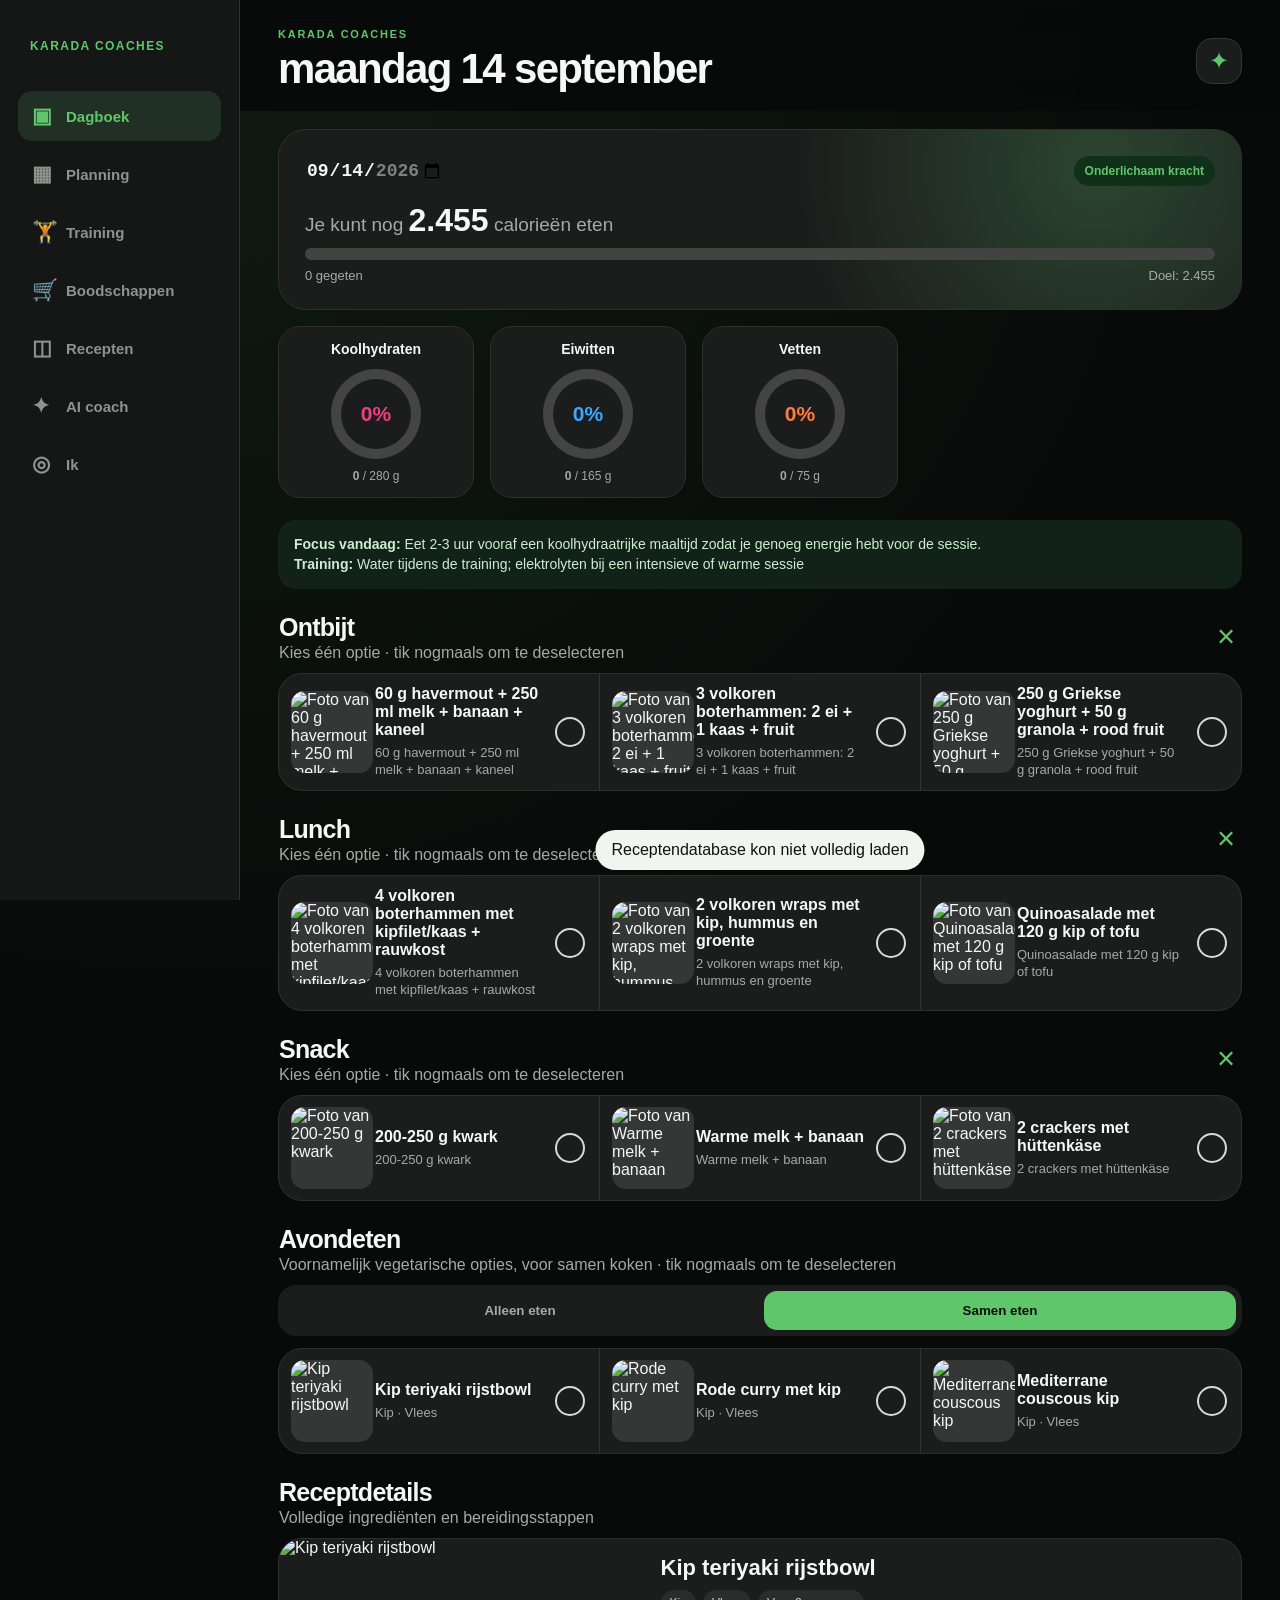
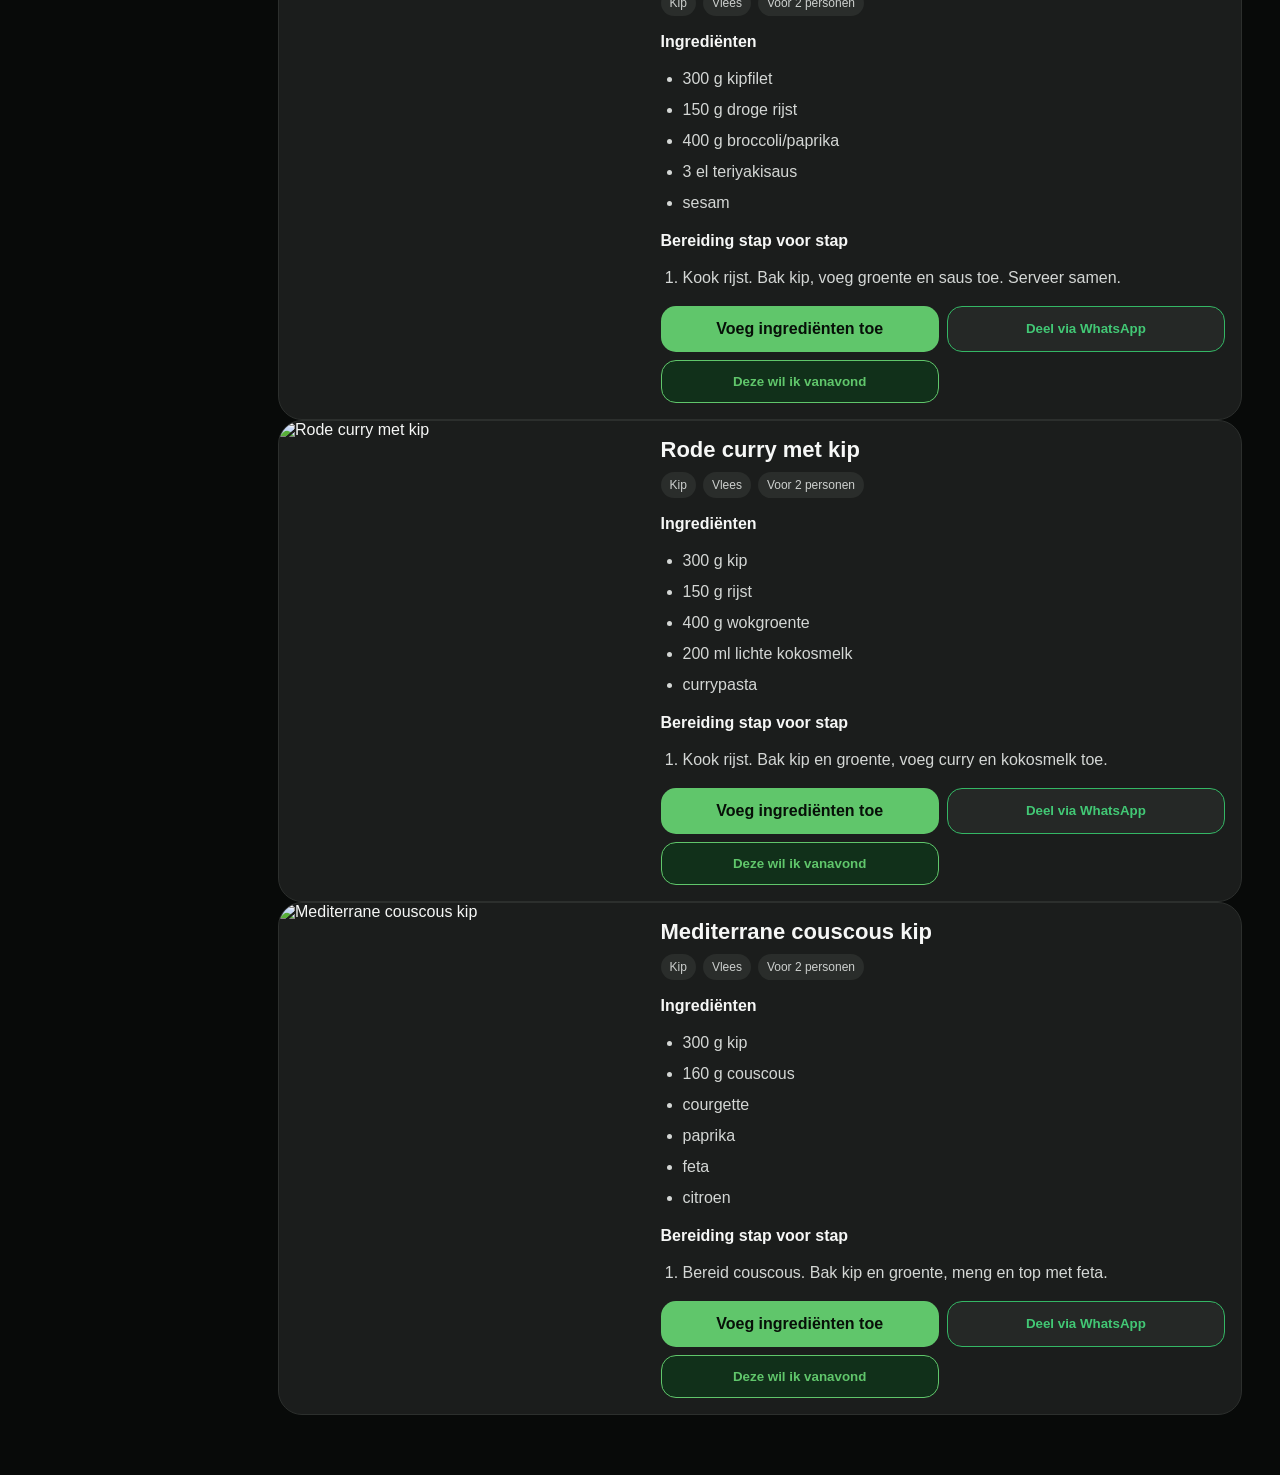
==== index.html @ 591a9ea6 "Add files via upload" ====
<!doctype html>
<html lang="nl"><head>
<meta charset="utf-8"><meta name="viewport" content="width=device-width,initial-scale=1,viewport-fit=cover,user-scalable=no">
<meta name="theme-color" content="#0a0c0b"><meta name="apple-mobile-web-app-capable" content="yes"><meta name="apple-mobile-web-app-status-bar-style" content="black-translucent">
<link rel="manifest" href="manifest.webmanifest"><link rel="apple-touch-icon" href="icons/icon-192.png">
<title>Karada Coaches</title><link rel="stylesheet" href="styles.css"></head>
<body><div id="app"><header class="topbar"><div><div class="eyebrow">KARADA COACHES</div><h1 id="pageTitle">Vandaag</h1></div><button class="icon-btn" id="aiQuick" aria-label="Open AI coach">✦</button></header><main id="view"></main><nav id="nav">
<button data-tab="diary" class="active"><span>▣</span>Dagboek</button><button data-tab="weeks"><span>▦</span>Planning</button><button data-tab="training"><span>🏋</span>Training</button><button data-tab="shopping"><span>🛒</span>Boodschappen</button><button data-tab="recipes"><span>◫</span>Recepten</button><button data-tab="coach"><span>✦</span>AI coach</button><button data-tab="profile"><span>◎</span>Ik</button></nav></div>
<div id="toast"></div><script src="data.js"></script><script src="nl-recipes.js"></script><script src="app.js"></script><script src="training-data.js"></script><script src="training.js"></script></body></html>
---- styles.css ----
:root{--bg:#050706;--card:#1b1d1c;--card2:#222423;--line:#303330;--text:#f6f7f6;--muted:#a6aaa7;--green:#60c66b;--green2:#11301a;--teal:#38bcb1;--red:#ef6969;--orange:#ff7b44;--pink:#ef3e82;--blue:#3ba8ff;--nav:rgba(29,31,30,.96);--radius:24px}*{box-sizing:border-box}html,body{margin:0;background:#000;color:var(--text);font-family:-apple-system,BlinkMacSystemFont,"SF Pro Display","Segoe UI",sans-serif}body{min-height:100vh}.topbar{position:sticky;top:0;z-index:20;padding:calc(18px + env(safe-area-inset-top)) 20px 13px;background:linear-gradient(180deg,rgba(5,7,6,.98),rgba(5,7,6,.91),rgba(5,7,6,0));display:flex;justify-content:space-between;align-items:end}.eyebrow{font-size:11px;letter-spacing:.16em;color:var(--green);font-weight:800}.topbar h1{margin:5px 0 0;font-size:38px;letter-spacing:-.04em}.icon-btn{width:46px;height:46px;border-radius:16px;border:1px solid #343735;background:var(--card);color:var(--green);font-size:24px}main{padding:10px 16px 110px;max-width:760px;margin:auto}.hero{background:radial-gradient(circle at 85% 20%,rgba(96,198,107,.24),transparent 36%),var(--card);border:1px solid #2d302e;border-radius:28px;padding:20px;margin-bottom:16px}.hero-row,.section-head,.row{display:flex;align-items:center;justify-content:space-between;gap:12px}.date-control{border:0;background:transparent;color:var(--text);font-size:18px;font-weight:800;max-width:180px}.training-chip,.pill{background:var(--green2);color:var(--green);border-radius:999px;padding:8px 11px;font-size:12px;font-weight:800}.remaining{font-size:19px;color:var(--muted);margin:16px 0 9px}.remaining strong{font-size:32px;color:var(--text)}.progress{height:12px;border-radius:10px;background:#414441;overflow:hidden}.progress>i{display:block;height:100%;background:var(--green);border-radius:inherit}.progress-label{display:flex;justify-content:space-between;margin-top:8px;color:var(--muted);font-size:13px}.macro-grid{display:grid;grid-template-columns:repeat(3,1fr);gap:10px;margin-bottom:22px}.macro{background:var(--card);border-radius:22px;padding:14px 10px;text-align:center;border:1px solid #2c2f2d}.macro h3{font-size:14px;margin:0 0 12px}.ring{--p:0;--c:var(--green);width:90px;height:90px;border-radius:50%;margin:auto;display:grid;place-items:center;background:conic-gradient(var(--c) calc(var(--p)*1%),#444 calc(var(--p)*1%));position:relative}.ring:before{content:"";position:absolute;inset:10px;border-radius:50%;background:var(--card)}.ring b{z-index:1;font-size:21px;color:var(--c)}.macro small{display:block;margin-top:10px;color:var(--muted);font-size:12px}.section-head{margin:24px 1px 11px}.section-head h2{margin:0;font-size:25px;letter-spacing:-.03em}.section-head p{margin:2px 0 0;color:var(--muted)}.add-btn{border:0;background:transparent;color:var(--green);font-size:31px}.meal-card,.list-card,.recipe-card,.chat-card,.profile-card{background:var(--card);border-radius:24px;border:1px solid #2c2f2d;overflow:hidden;margin-bottom:13px}.meal-option{display:grid;grid-template-columns:66px 1fr 36px;align-items:center;gap:12px;padding:11px 12px;border-bottom:1px solid #2b2e2c}.meal-option:last-child{border-bottom:0}.meal-option img{width:66px;height:66px;border-radius:14px;object-fit:cover;background:#343735}.meal-option h4{margin:0 0 5px;font-size:16px}.meal-option p{margin:0;color:var(--muted);font-size:13px;line-height:1.35}.check{width:30px;height:30px;border:2px solid #d7dad8;border-radius:50%;display:grid;place-items:center;color:#071008;font-weight:900}.meal-option.selected{background:#162318}.meal-option.selected .check{background:var(--green);border-color:var(--green)}.tip{padding:14px 16px;background:#132219;color:#cdeed1;border-radius:18px;margin:12px 0;font-size:14px;line-height:1.45}.week-selector{display:flex;gap:9px;overflow:auto;padding:3px 0 13px;scrollbar-width:none}.week-selector button{flex:none;border:0;border-radius:14px;padding:11px 14px;background:var(--card);color:var(--muted);font-weight:800}.week-selector button.active{background:var(--green);color:#071008}.day-card{background:var(--card);border-radius:20px;padding:15px;margin-bottom:10px;border:1px solid #2c2f2d}.day-card .km{color:var(--green);font-weight:800}.shop-actions{display:grid;grid-template-columns:1fr 1fr;gap:11px;margin-bottom:17px}.action-card{border:0;border-radius:22px;padding:22px 13px;background:#0f302f;color:var(--teal);font-size:17px;font-weight:850}.action-card.green{background:#142b18;color:var(--green)}.shop-item{display:grid;grid-template-columns:34px 54px 1fr;align-items:center;gap:10px;padding:12px 14px;border-bottom:1px solid #2d302e}.shop-item:last-child{border:0}.shop-item img{width:50px;height:50px;border-radius:12px;object-fit:cover}.shop-item.done{opacity:.45;text-decoration:line-through}.small-check{width:25px;height:25px;border:2px solid #505451;border-radius:50%}.shop-item.done .small-check{background:var(--green);border-color:var(--green)}.chat-card{padding:14px;min-height:53vh}.messages{display:flex;flex-direction:column;gap:10px;padding-bottom:80px}.bubble{max-width:88%;padding:12px 14px;border-radius:18px;line-height:1.45;font-size:15px}.bubble.ai{align-self:flex-start;background:#262927}.bubble.user{align-self:flex-end;background:var(--green);color:#061008}.quick-prompts{display:flex;gap:8px;overflow:auto;margin-bottom:12px}.quick-prompts button{flex:none;border:1px solid #3b403c;background:#202321;color:var(--text);border-radius:999px;padding:9px 12px}.chat-input{position:fixed;left:50%;transform:translateX(-50%);bottom:calc(74px + env(safe-area-inset-bottom));width:min(730px,calc(100% - 24px));display:grid;grid-template-columns:1fr 48px;gap:8px;background:#111;padding:9px;border-radius:20px;z-index:15}.chat-input input{border:1px solid #353936;background:#202321;color:var(--text);border-radius:15px;padding:13px;font-size:16px}.chat-input button{border:0;border-radius:15px;background:var(--green);font-size:21px}.profile-card{padding:18px}.weight-hero{background:linear-gradient(135deg,#df7070,#cf7f75);color:#3d2727;position:relative;overflow:hidden}.weight-hero h2{font-size:30px;margin:0 0 4px}.weight-stats{background:rgba(85,28,28,.25);display:inline-block;padding:12px;border-radius:18px;margin-top:13px;color:white}.form-row{display:grid;grid-template-columns:1fr 1fr;gap:10px}.field{margin:10px 0}.field label{display:block;color:var(--muted);font-size:13px;margin-bottom:6px}.field input{width:100%;background:#252826;border:1px solid #3a3e3b;color:white;padding:12px;border-radius:13px;font-size:16px}.primary{width:100%;border:0;background:var(--green);color:#071008;padding:14px;border-radius:15px;font-weight:900;font-size:16px}.weight-log{display:flex;align-items:end;gap:5px;height:125px;padding-top:12px}.weight-log i{flex:1;background:linear-gradient(#7bd27f,#254b2d);border-radius:8px 8px 2px 2px;min-height:8px}.recipe-hero{width:100%;height:180px;object-fit:cover}.recipe-body{padding:16px}.recipe-body h3{font-size:22px;margin:0 0 7px}.tags{display:flex;gap:7px;flex-wrap:wrap;margin:9px 0}.tag{background:#2a2d2b;color:#cdd0ce;border-radius:999px;padding:6px 9px;font-size:12px}.ingredients{color:#d4d7d5;line-height:1.5}nav{position:fixed;bottom:0;left:50%;transform:translateX(-50%);width:min(760px,100%);display:grid;grid-template-columns:repeat(5,1fr);background:var(--nav);backdrop-filter:blur(20px);border-top:1px solid #343735;padding:8px 6px calc(8px + env(safe-area-inset-bottom));z-index:30}nav button{border:0;background:none;color:#8f9390;font-size:10px;padding:4px 0}nav span{display:block;font-size:23px;margin-bottom:2px}nav button.active{color:var(--green)}#toast{position:fixed;left:50%;bottom:105px;transform:translateX(-50%) translateY(30px);background:#f1f4f1;color:#111;padding:11px 16px;border-radius:999px;opacity:0;pointer-events:none;transition:.25s;z-index:100}#toast.show{opacity:1;transform:translateX(-50%) translateY(0)}.empty{text-align:center;color:var(--muted);padding:50px 20px}.hidden{display:none}@media(min-width:700px){.macro-grid{gap:16px}.meal-option{grid-template-columns:82px 1fr 40px}.meal-option img{width:82px;height:82px}}

/* Desktop / tablet layout */
@media (min-width: 980px){
  body{background:radial-gradient(circle at 15% 0%,rgba(96,198,107,.09),transparent 32%),#080a09}
  #app{min-height:100vh;display:grid;grid-template-columns:240px minmax(0,1fr);grid-template-rows:auto 1fr}
  .topbar{grid-column:2;grid-row:1;position:sticky;padding:28px 38px 18px;background:rgba(8,10,9,.92);backdrop-filter:blur(18px);align-items:center}
  .topbar h1{font-size:42px}
  main{grid-column:2;grid-row:2;max-width:1280px;width:100%;padding:18px 38px 60px;margin:0 auto}
  nav{position:fixed;left:0;top:0;bottom:0;transform:none;width:240px;display:flex;flex-direction:column;grid-template-columns:none;padding:34px 18px;background:#151716;border-top:0;border-right:1px solid #303330;gap:8px}
  nav:before{content:'KARADA COACHES';color:var(--green);font-weight:900;letter-spacing:.12em;font-size:12px;margin:5px 12px 30px}
  nav button{display:grid;grid-template-columns:34px 1fr;align-items:center;text-align:left;padding:13px 14px;border-radius:14px;font-size:15px;font-weight:750}
  nav button:hover{background:#202321}
  nav button.active{background:#203024}
  nav span{margin:0;font-size:21px}
  .macro-grid{max-width:620px}
  .meal-card{display:grid;grid-template-columns:repeat(3,1fr);gap:1px;background:#303330}
  .meal-option{height:100%;grid-template-columns:72px 1fr 32px;border-bottom:0;background:var(--card)}
  .recipe-card{display:grid;grid-template-columns:minmax(280px,38%) 1fr}
  .recipe-hero{height:100%;min-height:280px}
  .shop-actions{max-width:720px}
  .chat-card{min-height:62vh}
  .chat-input{left:calc(240px + (100vw - 240px)/2);bottom:22px;width:min(900px,calc(100vw - 300px))}
  #toast{left:calc(240px + (100vw - 240px)/2);bottom:30px}
}
@media (min-width: 1180px){
  .hero{padding:26px}
  .diary-grid{display:grid;grid-template-columns:minmax(0,1.35fr) minmax(340px,.65fr);gap:24px}
}

/* Recipe database */
.mode-toggle{display:grid;grid-template-columns:1fr 1fr;gap:8px;background:var(--card);padding:6px;border-radius:18px;margin:0 0 12px}.mode-toggle button{border:0;background:transparent;color:var(--muted);padding:12px;border-radius:13px;font-weight:800}.mode-toggle button.active{background:var(--green);color:#071008}.recipe-toolbar{display:grid;grid-template-columns:1fr 180px;gap:10px;margin-bottom:12px}.recipe-toolbar input,.recipe-toolbar select{width:100%;background:var(--card);color:var(--text);border:1px solid #363a37;border-radius:15px;padding:13px;font-size:15px}.database-summary{color:var(--muted);margin:8px 2px 16px}.recipe-grid{display:grid;grid-template-columns:1fr;gap:14px}.database-card{margin-bottom:0}.database-card h4{margin:17px 0 8px}.ingredient-list,.step-list{padding-left:22px;line-height:1.5;color:#d4d7d5}.ingredient-list li,.step-list li{margin-bottom:7px}.recipe-actions{display:grid;grid-template-columns:1fr;gap:8px;margin-top:16px}.secondary{width:100%;border:1px solid #454a46;background:#252826;color:var(--text);padding:13px;border-radius:15px;font-weight:800}.pagination{display:flex;align-items:center;justify-content:center;gap:12px;margin:22px 0}.pagination button{border:0;background:var(--card);color:var(--text);padding:11px 15px;border-radius:12px}.pagination button:disabled{opacity:.35}.recipe-loading{background:var(--card);border:1px solid #303330;border-radius:24px;padding:24px;max-width:650px}.recipe-detail-focus{margin-bottom:20px;outline:2px solid rgba(96,198,107,.35);border-radius:24px}.dinner-choices .meal-option{cursor:pointer}
@media(max-width:520px){.recipe-toolbar{grid-template-columns:1fr}.recipe-grid{grid-template-columns:1fr}.database-card{display:block}.recipe-hero{height:210px}}
@media(min-width:780px){.recipe-grid{grid-template-columns:repeat(2,minmax(0,1fr))}.recipe-grid .recipe-card{display:block}.recipe-grid .recipe-hero{height:220px}.recipe-actions{grid-template-columns:1fr 1fr}}
@media(min-width:1180px){.recipe-grid{grid-template-columns:repeat(3,minmax(0,1fr))}.recipe-grid .recipe-hero{height:190px}}
@media(max-width:979px){nav{grid-template-columns:repeat(7,1fr)}nav button{font-size:8px}nav span{font-size:19px}}

/* Sharing and theme controls */
.whatsapp{border-color:#34b765;color:#42c875}.choice-share{border-color:var(--green);background:var(--green2);color:var(--green)}
.theme-toggle{display:grid;grid-template-columns:1fr 1fr;gap:9px;background:var(--card2);padding:6px;border-radius:18px}.theme-toggle button{border:0;background:transparent;color:var(--muted);padding:14px;border-radius:13px;font-weight:850;font-size:15px}.theme-toggle button span{font-size:19px;margin-right:5px}.theme-toggle button.active{background:var(--green);color:#071008}
html[data-theme="light"]{--bg:#f4f6f4;--card:#ffffff;--card2:#edf0ed;--line:#d8ddd9;--text:#172019;--muted:#69736c;--green:#42ad55;--green2:#e1f3e4;--teal:#198e86;--red:#d95656;--orange:#e76b34;--pink:#d93273;--blue:#197dcc;--nav:rgba(255,255,255,.96)}
html[data-theme="light"] body{background:#f4f6f4;color:var(--text)}
html[data-theme="light"] .topbar{background:linear-gradient(180deg,rgba(244,246,244,.99),rgba(244,246,244,.92),rgba(244,246,244,0))}
html[data-theme="light"] .hero{background:radial-gradient(circle at 85% 20%,rgba(66,173,85,.16),transparent 36%),var(--card);border-color:var(--line)}
html[data-theme="light"] .progress{background:#dce1dd}html[data-theme="light"] .ring{background:conic-gradient(var(--c) calc(var(--p)*1%),#dce1dd calc(var(--p)*1%))}
html[data-theme="light"] .tip{background:#e5f3e7;color:#315d37}html[data-theme="light"] .meal-option.selected{background:#e8f5ea}
html[data-theme="light"] .field input,html[data-theme="light"] .recipe-toolbar input,html[data-theme="light"] .recipe-toolbar select{background:#fff;color:var(--text);border-color:var(--line)}
html[data-theme="light"] .secondary{background:#f3f5f3;color:var(--text);border-color:#cdd3ce}html[data-theme="light"] .tag{background:#edf0ed;color:#4f5851}
html[data-theme="light"] .ingredient-list,html[data-theme="light"] .step-list,html[data-theme="light"] .ingredients{color:#3f4942}
html[data-theme="light"] .bubble.ai{background:#edf0ed}html[data-theme="light"] .chat-input{background:#fff;box-shadow:0 8px 30px rgba(0,0,0,.12)}html[data-theme="light"] .chat-input input{background:#f4f6f4;color:var(--text);border-color:var(--line)}
@media (min-width:980px){html[data-theme="light"] body{background:radial-gradient(circle at 15% 0%,rgba(66,173,85,.08),transparent 32%),#f4f6f4}html[data-theme="light"] .topbar{background:rgba(244,246,244,.93)}html[data-theme="light"] nav{background:#fff;border-right-color:var(--line)}html[data-theme="light"] nav button:hover{background:#f1f4f1}html[data-theme="light"] nav button.active{background:#e1f3e4}}

/* Training tab */
.t-header-row{display:flex;align-items:flex-start;justify-content:space-between;gap:12px;margin-bottom:16px}
.t-eyebrow{color:var(--green);font-size:12px;font-weight:800;margin:0}
.t-featured{background:radial-gradient(circle at 85% 20%,rgba(96,198,107,.2),transparent 40%),var(--card);border:1px solid #2d302e;border-radius:24px;padding:18px;margin-bottom:14px;cursor:pointer}
.week-selector button.active{background:var(--green);color:#071008}
.t-row{display:flex;align-items:center;gap:12px;padding:13px 14px;border-bottom:1px solid #2b2e2c;cursor:pointer}
.t-row:last-child{border-bottom:0}
.t-row-icon{width:42px;height:42px;border-radius:14px;background:var(--card2);display:grid;place-items:center;font-size:18px;flex:none}
.t-back{border:0;background:transparent;color:var(--muted);font-size:14px;font-weight:700;padding:0}
.t-swap-btn{border:0;background:var(--card2);color:var(--muted);width:32px;height:32px;border-radius:50%;font-size:16px;flex:none}
.alt-badge{font-size:11px;font-weight:800;padding:3px 9px;border-radius:999px;margin-left:6px;vertical-align:middle}
.alt-badge.alt-progressie{background:rgba(255,123,68,.18);color:var(--orange)}
.alt-badge.alt-regressie{background:rgba(166,170,167,.18);color:var(--muted)}
.alt-badge.alt-variant{background:var(--green2);color:var(--green)}
.level-bars{display:inline-flex;align-items:flex-end;gap:2px;height:14px;vertical-align:middle}
.level-bars i{display:block;width:4px;border-radius:2px;background:#3a3e3b}
.level-bars i:nth-child(1){height:5px}.level-bars i:nth-child(2){height:9px}.level-bars i:nth-child(3){height:13px}
.level-bars i.on{background:var(--green)}
.t-active-header{display:flex;align-items:center;justify-content:space-between;gap:10px}
.t-icon-btn{width:32px;height:32px;border-radius:50%;border:0;background:var(--card);color:var(--text);font-size:15px;flex:none}
.t-icon-btn.big{width:48px;height:48px;font-size:20px}
.t-icon-btn:disabled{opacity:.35}
.t-hero{background:radial-gradient(circle at 50% 20%,rgba(96,198,107,.18),transparent 60%),var(--card);border-radius:24px;padding:30px;margin-top:12px;display:flex;justify-content:center}
.t-hero-icon{width:72px;height:72px;border-radius:50%;background:var(--green2);display:grid;place-items:center;font-size:32px}
.t-level-row{display:flex;align-items:center;justify-content:space-between;margin:14px 2px}
.t-link{border:0;background:transparent;color:var(--orange);font-weight:800;font-size:13px}
.set-grid{display:flex;gap:10px;overflow-x:auto;padding:4px 2px 8px}
.set-col{flex:none;width:96px;display:flex;flex-direction:column;align-items:center}
.set-cell{width:100%;background:var(--card2);border:1px solid #2c2f2d;border-radius:16px;padding:10px 6px;display:flex;flex-direction:column;align-items:center;gap:8px}
.set-cell.done{background:var(--green2);border-color:var(--green)}
.set-cell .reps{font-size:12px;color:var(--muted)}
.weight-stepper{display:flex;align-items:center;gap:8px}
.weight-stepper button{width:26px;height:26px;border-radius:50%;border:0;background:var(--card);color:var(--text);font-size:14px}
.weight-stepper b{min-width:34px;text-align:center;font-size:14px}
.set-check{width:28px;height:28px;border-radius:50%;border:2px solid #4a4e4b;background:transparent;color:var(--text)}
.set-check.done{background:var(--green);border-color:var(--green);color:#071008}
.set-rest{color:var(--muted);font-size:12px;margin-top:6px}
.set-add{flex:none;width:96px;align-self:flex-start;height:70px;border-radius:16px;border:1px dashed #3a3e3b;background:transparent;color:var(--muted);font-size:20px}
.t-note-toggle{display:block;border:0;background:transparent;color:var(--text);font-size:14px;padding:10px 0 2px;text-align:left;width:100%}
.t-note{width:100%;min-height:64px;background:var(--card2);color:var(--text);border:1px solid #363a37;border-radius:16px;padding:12px;font-size:14px;font-family:inherit;margin-top:2px}
.t-pr-row{display:flex;align-items:center;justify-content:space-between;margin-top:14px;padding-top:12px;border-top:1px solid #2b2e2c}
.history-bars{display:flex;align-items:flex-end;gap:10px;height:56px}
.history-bars i{display:block;width:13px;border-radius:6px;background:#3a3e3b}
.history-bars i.last{background:var(--orange)}
.t-nav-row{display:flex;gap:10px;margin-top:18px}
.t-nav-row .primary{flex:1}
.primary.muted{background:var(--card2);color:var(--text)}
.t-overlay{position:fixed;inset:0;background:rgba(5,7,6,.78);display:flex;align-items:flex-end;justify-content:center;z-index:60}
.t-rest-overlay{align-items:center}
.t-sheet{background:var(--card);border-radius:26px 26px 0 0;padding:20px;width:100%;max-width:760px;max-height:78vh;overflow-y:auto}
.t-sheet-head{display:flex;align-items:center;justify-content:space-between;margin-bottom:4px}
.t-opt{display:flex;align-items:center;justify-content:space-between;gap:10px;background:var(--card2);border:1px solid #2c2f2d;border-radius:16px;padding:12px 14px;margin-top:10px;cursor:pointer}
.t-opt.active{background:var(--green2);border-color:var(--green)}
@media (min-width:980px){.t-overlay{left:240px}}
html[data-theme="light"] .t-featured,html[data-theme="light"] .t-hero{background:var(--card);border-color:var(--line)}
html[data-theme="light"] .level-bars i{background:#d8ddd9}
html[data-theme="light"] .history-bars i{background:#d8ddd9}
html[data-theme="light"] .set-cell{background:#f3f5f3}
html[data-theme="light"] .set-cell.done{background:var(--green2)}
html[data-theme="light"] .primary.muted{background:#eef1ee;color:var(--text)}
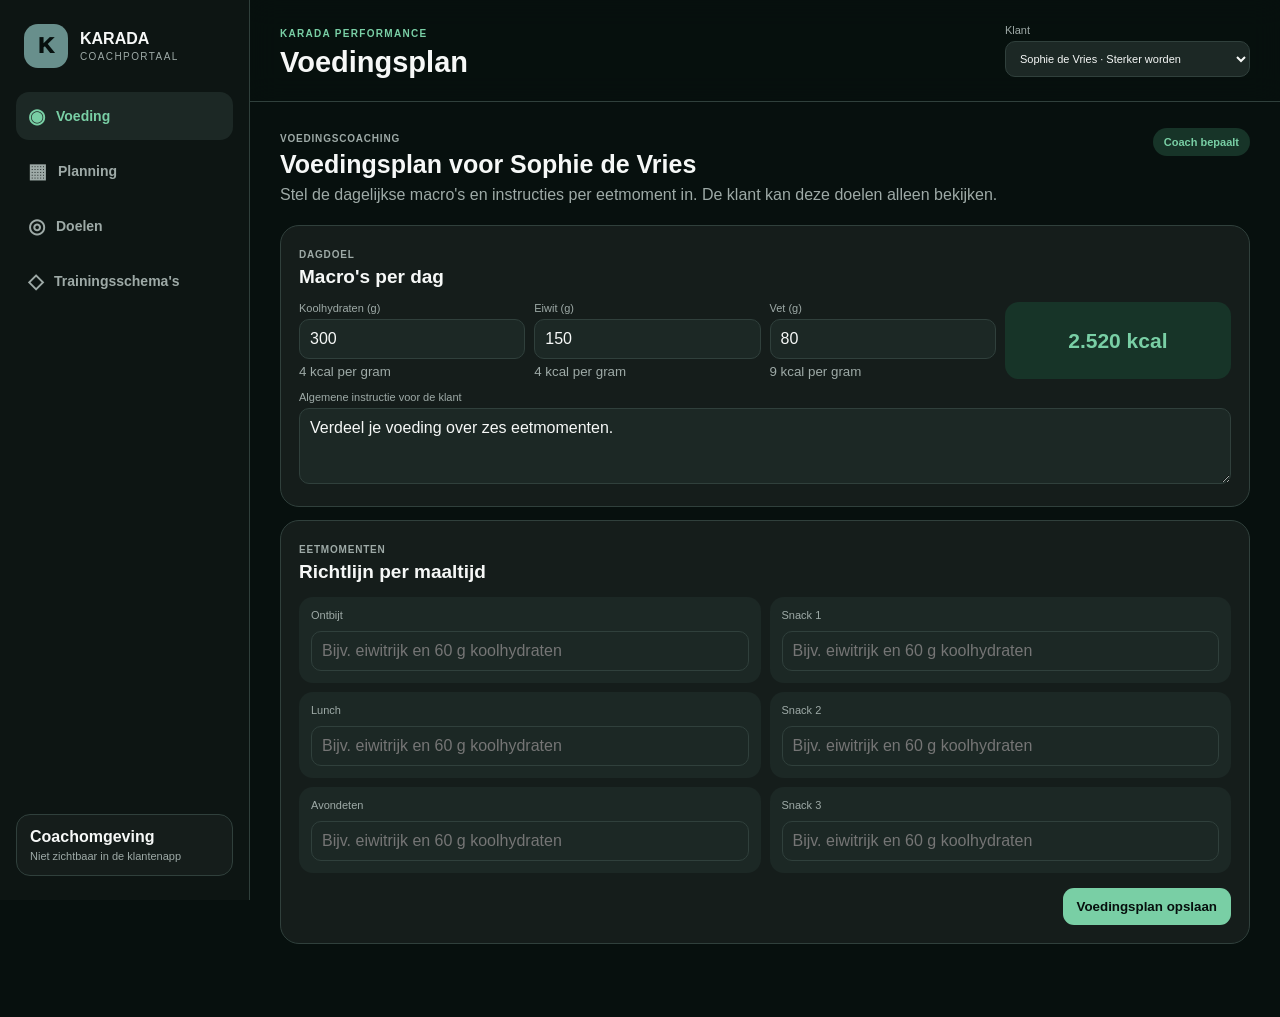
==== commit ec745113: "Add files via upload" ====
--- a/index.html
+++ b/index.html
@@ -1,9 +1,29 @@
 <!doctype html>
-<html lang="nl"><head>
-<meta charset="utf-8"><meta name="viewport" content="width=device-width,initial-scale=1,viewport-fit=cover,user-scalable=no">
-<meta name="theme-color" content="#0a0c0b"><meta name="apple-mobile-web-app-capable" content="yes"><meta name="apple-mobile-web-app-status-bar-style" content="black-translucent">
-<link rel="manifest" href="manifest.webmanifest"><link rel="apple-touch-icon" href="icons/icon-192.png">
-<title>Karada Coaches</title><link rel="stylesheet" href="styles.css"></head>
-<body><div id="app"><header class="topbar"><div><div class="eyebrow">KARADA COACHES</div><h1 id="pageTitle">Vandaag</h1></div><button class="icon-btn" id="aiQuick" aria-label="Open AI coach">✦</button></header><main id="view"></main><nav id="nav">
-<button data-tab="diary" class="active"><span>▣</span>Dagboek</button><button data-tab="weeks"><span>▦</span>Planning</button><button data-tab="training"><span>🏋</span>Training</button><button data-tab="shopping"><span>🛒</span>Boodschappen</button><button data-tab="recipes"><span>◫</span>Recepten</button><button data-tab="coach"><span>✦</span>AI coach</button><button data-tab="profile"><span>◎</span>Ik</button></nav></div>
-<div id="toast"></div><script src="data.js"></script><script src="nl-recipes.js"></script><script src="app.js"></script><script src="training-data.js"></script><script src="training.js"></script></body></html>+<html lang="nl">
+<head>
+  <meta charset="utf-8">
+  <meta name="viewport" content="width=device-width,initial-scale=1">
+  <meta name="theme-color" content="#688f8c">
+  <meta name="description" content="Afgeschermde coachomgeving voor Karada Performance.">
+  <title>Karada Coachportaal</title>
+  <link rel="stylesheet" href="styles.css">
+</head>
+<body>
+  <aside>
+    <div class="brand"><span>K</span><div><b>KARADA</b><small>COACHPORTAAL</small></div></div>
+    <nav>
+      <button data-view="nutrition" class="active"><span>◉</span>Voeding</button>
+      <button data-view="planning"><span>▦</span>Planning</button>
+      <button data-view="goals"><span>◎</span>Doelen</button>
+      <button data-view="training"><span>◇</span>Trainingsschema's</button>
+    </nav>
+    <div class="private-note"><b>Coachomgeving</b><span>Niet zichtbaar in de klantenapp</span></div>
+  </aside>
+  <div class="shell">
+    <header><div><span class="eyebrow">KARADA PERFORMANCE</span><h1 id="title">Voedingsplan</h1></div><label>Klant<select id="clientSelect"></select></label></header>
+    <main id="view"></main>
+  </div>
+  <div id="toast"></div>
+  <script src="app.js"></script>
+</body>
+</html>
--- a/styles.css
+++ b/styles.css
@@ -1,113 +1,9 @@
-
-:root{--bg:#050706;--card:#1b1d1c;--card2:#222423;--line:#303330;--text:#f6f7f6;--muted:#a6aaa7;--green:#60c66b;--green2:#11301a;--teal:#38bcb1;--red:#ef6969;--orange:#ff7b44;--pink:#ef3e82;--blue:#3ba8ff;--nav:rgba(29,31,30,.96);--radius:24px}*{box-sizing:border-box}html,body{margin:0;background:#000;color:var(--text);font-family:-apple-system,BlinkMacSystemFont,"SF Pro Display","Segoe UI",sans-serif}body{min-height:100vh}.topbar{position:sticky;top:0;z-index:20;padding:calc(18px + env(safe-area-inset-top)) 20px 13px;background:linear-gradient(180deg,rgba(5,7,6,.98),rgba(5,7,6,.91),rgba(5,7,6,0));display:flex;justify-content:space-between;align-items:end}.eyebrow{font-size:11px;letter-spacing:.16em;color:var(--green);font-weight:800}.topbar h1{margin:5px 0 0;font-size:38px;letter-spacing:-.04em}.icon-btn{width:46px;height:46px;border-radius:16px;border:1px solid #343735;background:var(--card);color:var(--green);font-size:24px}main{padding:10px 16px 110px;max-width:760px;margin:auto}.hero{background:radial-gradient(circle at 85% 20%,rgba(96,198,107,.24),transparent 36%),var(--card);border:1px solid #2d302e;border-radius:28px;padding:20px;margin-bottom:16px}.hero-row,.section-head,.row{display:flex;align-items:center;justify-content:space-between;gap:12px}.date-control{border:0;background:transparent;color:var(--text);font-size:18px;font-weight:800;max-width:180px}.training-chip,.pill{background:var(--green2);color:var(--green);border-radius:999px;padding:8px 11px;font-size:12px;font-weight:800}.remaining{font-size:19px;color:var(--muted);margin:16px 0 9px}.remaining strong{font-size:32px;color:var(--text)}.progress{height:12px;border-radius:10px;background:#414441;overflow:hidden}.progress>i{display:block;height:100%;background:var(--green);border-radius:inherit}.progress-label{display:flex;justify-content:space-between;margin-top:8px;color:var(--muted);font-size:13px}.macro-grid{display:grid;grid-template-columns:repeat(3,1fr);gap:10px;margin-bottom:22px}.macro{background:var(--card);border-radius:22px;padding:14px 10px;text-align:center;border:1px solid #2c2f2d}.macro h3{font-size:14px;margin:0 0 12px}.ring{--p:0;--c:var(--green);width:90px;height:90px;border-radius:50%;margin:auto;display:grid;place-items:center;background:conic-gradient(var(--c) calc(var(--p)*1%),#444 calc(var(--p)*1%));position:relative}.ring:before{content:"";position:absolute;inset:10px;border-radius:50%;background:var(--card)}.ring b{z-index:1;font-size:21px;color:var(--c)}.macro small{display:block;margin-top:10px;color:var(--muted);font-size:12px}.section-head{margin:24px 1px 11px}.section-head h2{margin:0;font-size:25px;letter-spacing:-.03em}.section-head p{margin:2px 0 0;color:var(--muted)}.add-btn{border:0;background:transparent;color:var(--green);font-size:31px}.meal-card,.list-card,.recipe-card,.chat-card,.profile-card{background:var(--card);border-radius:24px;border:1px solid #2c2f2d;overflow:hidden;margin-bottom:13px}.meal-option{display:grid;grid-template-columns:66px 1fr 36px;align-items:center;gap:12px;padding:11px 12px;border-bottom:1px solid #2b2e2c}.meal-option:last-child{border-bottom:0}.meal-option img{width:66px;height:66px;border-radius:14px;object-fit:cover;background:#343735}.meal-option h4{margin:0 0 5px;font-size:16px}.meal-option p{margin:0;color:var(--muted);font-size:13px;line-height:1.35}.check{width:30px;height:30px;border:2px solid #d7dad8;border-radius:50%;display:grid;place-items:center;color:#071008;font-weight:900}.meal-option.selected{background:#162318}.meal-option.selected .check{background:var(--green);border-color:var(--green)}.tip{padding:14px 16px;background:#132219;color:#cdeed1;border-radius:18px;margin:12px 0;font-size:14px;line-height:1.45}.week-selector{display:flex;gap:9px;overflow:auto;padding:3px 0 13px;scrollbar-width:none}.week-selector button{flex:none;border:0;border-radius:14px;padding:11px 14px;background:var(--card);color:var(--muted);font-weight:800}.week-selector button.active{background:var(--green);color:#071008}.day-card{background:var(--card);border-radius:20px;padding:15px;margin-bottom:10px;border:1px solid #2c2f2d}.day-card .km{color:var(--green);font-weight:800}.shop-actions{display:grid;grid-template-columns:1fr 1fr;gap:11px;margin-bottom:17px}.action-card{border:0;border-radius:22px;padding:22px 13px;background:#0f302f;color:var(--teal);font-size:17px;font-weight:850}.action-card.green{background:#142b18;color:var(--green)}.shop-item{display:grid;grid-template-columns:34px 54px 1fr;align-items:center;gap:10px;padding:12px 14px;border-bottom:1px solid #2d302e}.shop-item:last-child{border:0}.shop-item img{width:50px;height:50px;border-radius:12px;object-fit:cover}.shop-item.done{opacity:.45;text-decoration:line-through}.small-check{width:25px;height:25px;border:2px solid #505451;border-radius:50%}.shop-item.done .small-check{background:var(--green);border-color:var(--green)}.chat-card{padding:14px;min-height:53vh}.messages{display:flex;flex-direction:column;gap:10px;padding-bottom:80px}.bubble{max-width:88%;padding:12px 14px;border-radius:18px;line-height:1.45;font-size:15px}.bubble.ai{align-self:flex-start;background:#262927}.bubble.user{align-self:flex-end;background:var(--green);color:#061008}.quick-prompts{display:flex;gap:8px;overflow:auto;margin-bottom:12px}.quick-prompts button{flex:none;border:1px solid #3b403c;background:#202321;color:var(--text);border-radius:999px;padding:9px 12px}.chat-input{position:fixed;left:50%;transform:translateX(-50%);bottom:calc(74px + env(safe-area-inset-bottom));width:min(730px,calc(100% - 24px));display:grid;grid-template-columns:1fr 48px;gap:8px;background:#111;padding:9px;border-radius:20px;z-index:15}.chat-input input{border:1px solid #353936;background:#202321;color:var(--text);border-radius:15px;padding:13px;font-size:16px}.chat-input button{border:0;border-radius:15px;background:var(--green);font-size:21px}.profile-card{padding:18px}.weight-hero{background:linear-gradient(135deg,#df7070,#cf7f75);color:#3d2727;position:relative;overflow:hidden}.weight-hero h2{font-size:30px;margin:0 0 4px}.weight-stats{background:rgba(85,28,28,.25);display:inline-block;padding:12px;border-radius:18px;margin-top:13px;color:white}.form-row{display:grid;grid-template-columns:1fr 1fr;gap:10px}.field{margin:10px 0}.field label{display:block;color:var(--muted);font-size:13px;margin-bottom:6px}.field input{width:100%;background:#252826;border:1px solid #3a3e3b;color:white;padding:12px;border-radius:13px;font-size:16px}.primary{width:100%;border:0;background:var(--green);color:#071008;padding:14px;border-radius:15px;font-weight:900;font-size:16px}.weight-log{display:flex;align-items:end;gap:5px;height:125px;padding-top:12px}.weight-log i{flex:1;background:linear-gradient(#7bd27f,#254b2d);border-radius:8px 8px 2px 2px;min-height:8px}.recipe-hero{width:100%;height:180px;object-fit:cover}.recipe-body{padding:16px}.recipe-body h3{font-size:22px;margin:0 0 7px}.tags{display:flex;gap:7px;flex-wrap:wrap;margin:9px 0}.tag{background:#2a2d2b;color:#cdd0ce;border-radius:999px;padding:6px 9px;font-size:12px}.ingredients{color:#d4d7d5;line-height:1.5}nav{position:fixed;bottom:0;left:50%;transform:translateX(-50%);width:min(760px,100%);display:grid;grid-template-columns:repeat(5,1fr);background:var(--nav);backdrop-filter:blur(20px);border-top:1px solid #343735;padding:8px 6px calc(8px + env(safe-area-inset-bottom));z-index:30}nav button{border:0;background:none;color:#8f9390;font-size:10px;padding:4px 0}nav span{display:block;font-size:23px;margin-bottom:2px}nav button.active{color:var(--green)}#toast{position:fixed;left:50%;bottom:105px;transform:translateX(-50%) translateY(30px);background:#f1f4f1;color:#111;padding:11px 16px;border-radius:999px;opacity:0;pointer-events:none;transition:.25s;z-index:100}#toast.show{opacity:1;transform:translateX(-50%) translateY(0)}.empty{text-align:center;color:var(--muted);padding:50px 20px}.hidden{display:none}@media(min-width:700px){.macro-grid{gap:16px}.meal-option{grid-template-columns:82px 1fr 40px}.meal-option img{width:82px;height:82px}}
-
-/* Desktop / tablet layout */
-@media (min-width: 980px){
-  body{background:radial-gradient(circle at 15% 0%,rgba(96,198,107,.09),transparent 32%),#080a09}
-  #app{min-height:100vh;display:grid;grid-template-columns:240px minmax(0,1fr);grid-template-rows:auto 1fr}
-  .topbar{grid-column:2;grid-row:1;position:sticky;padding:28px 38px 18px;background:rgba(8,10,9,.92);backdrop-filter:blur(18px);align-items:center}
-  .topbar h1{font-size:42px}
-  main{grid-column:2;grid-row:2;max-width:1280px;width:100%;padding:18px 38px 60px;margin:0 auto}
-  nav{position:fixed;left:0;top:0;bottom:0;transform:none;width:240px;display:flex;flex-direction:column;grid-template-columns:none;padding:34px 18px;background:#151716;border-top:0;border-right:1px solid #303330;gap:8px}
-  nav:before{content:'KARADA COACHES';color:var(--green);font-weight:900;letter-spacing:.12em;font-size:12px;margin:5px 12px 30px}
-  nav button{display:grid;grid-template-columns:34px 1fr;align-items:center;text-align:left;padding:13px 14px;border-radius:14px;font-size:15px;font-weight:750}
-  nav button:hover{background:#202321}
-  nav button.active{background:#203024}
-  nav span{margin:0;font-size:21px}
-  .macro-grid{max-width:620px}
-  .meal-card{display:grid;grid-template-columns:repeat(3,1fr);gap:1px;background:#303330}
-  .meal-option{height:100%;grid-template-columns:72px 1fr 32px;border-bottom:0;background:var(--card)}
-  .recipe-card{display:grid;grid-template-columns:minmax(280px,38%) 1fr}
-  .recipe-hero{height:100%;min-height:280px}
-  .shop-actions{max-width:720px}
-  .chat-card{min-height:62vh}
-  .chat-input{left:calc(240px + (100vw - 240px)/2);bottom:22px;width:min(900px,calc(100vw - 300px))}
-  #toast{left:calc(240px + (100vw - 240px)/2);bottom:30px}
-}
-@media (min-width: 1180px){
-  .hero{padding:26px}
-  .diary-grid{display:grid;grid-template-columns:minmax(0,1.35fr) minmax(340px,.65fr);gap:24px}
-}
-
-/* Recipe database */
-.mode-toggle{display:grid;grid-template-columns:1fr 1fr;gap:8px;background:var(--card);padding:6px;border-radius:18px;margin:0 0 12px}.mode-toggle button{border:0;background:transparent;color:var(--muted);padding:12px;border-radius:13px;font-weight:800}.mode-toggle button.active{background:var(--green);color:#071008}.recipe-toolbar{display:grid;grid-template-columns:1fr 180px;gap:10px;margin-bottom:12px}.recipe-toolbar input,.recipe-toolbar select{width:100%;background:var(--card);color:var(--text);border:1px solid #363a37;border-radius:15px;padding:13px;font-size:15px}.database-summary{color:var(--muted);margin:8px 2px 16px}.recipe-grid{display:grid;grid-template-columns:1fr;gap:14px}.database-card{margin-bottom:0}.database-card h4{margin:17px 0 8px}.ingredient-list,.step-list{padding-left:22px;line-height:1.5;color:#d4d7d5}.ingredient-list li,.step-list li{margin-bottom:7px}.recipe-actions{display:grid;grid-template-columns:1fr;gap:8px;margin-top:16px}.secondary{width:100%;border:1px solid #454a46;background:#252826;color:var(--text);padding:13px;border-radius:15px;font-weight:800}.pagination{display:flex;align-items:center;justify-content:center;gap:12px;margin:22px 0}.pagination button{border:0;background:var(--card);color:var(--text);padding:11px 15px;border-radius:12px}.pagination button:disabled{opacity:.35}.recipe-loading{background:var(--card);border:1px solid #303330;border-radius:24px;padding:24px;max-width:650px}.recipe-detail-focus{margin-bottom:20px;outline:2px solid rgba(96,198,107,.35);border-radius:24px}.dinner-choices .meal-option{cursor:pointer}
-@media(max-width:520px){.recipe-toolbar{grid-template-columns:1fr}.recipe-grid{grid-template-columns:1fr}.database-card{display:block}.recipe-hero{height:210px}}
-@media(min-width:780px){.recipe-grid{grid-template-columns:repeat(2,minmax(0,1fr))}.recipe-grid .recipe-card{display:block}.recipe-grid .recipe-hero{height:220px}.recipe-actions{grid-template-columns:1fr 1fr}}
-@media(min-width:1180px){.recipe-grid{grid-template-columns:repeat(3,minmax(0,1fr))}.recipe-grid .recipe-hero{height:190px}}
-@media(max-width:979px){nav{grid-template-columns:repeat(7,1fr)}nav button{font-size:8px}nav span{font-size:19px}}
-
-/* Sharing and theme controls */
-.whatsapp{border-color:#34b765;color:#42c875}.choice-share{border-color:var(--green);background:var(--green2);color:var(--green)}
-.theme-toggle{display:grid;grid-template-columns:1fr 1fr;gap:9px;background:var(--card2);padding:6px;border-radius:18px}.theme-toggle button{border:0;background:transparent;color:var(--muted);padding:14px;border-radius:13px;font-weight:850;font-size:15px}.theme-toggle button span{font-size:19px;margin-right:5px}.theme-toggle button.active{background:var(--green);color:#071008}
-html[data-theme="light"]{--bg:#f4f6f4;--card:#ffffff;--card2:#edf0ed;--line:#d8ddd9;--text:#172019;--muted:#69736c;--green:#42ad55;--green2:#e1f3e4;--teal:#198e86;--red:#d95656;--orange:#e76b34;--pink:#d93273;--blue:#197dcc;--nav:rgba(255,255,255,.96)}
-html[data-theme="light"] body{background:#f4f6f4;color:var(--text)}
-html[data-theme="light"] .topbar{background:linear-gradient(180deg,rgba(244,246,244,.99),rgba(244,246,244,.92),rgba(244,246,244,0))}
-html[data-theme="light"] .hero{background:radial-gradient(circle at 85% 20%,rgba(66,173,85,.16),transparent 36%),var(--card);border-color:var(--line)}
-html[data-theme="light"] .progress{background:#dce1dd}html[data-theme="light"] .ring{background:conic-gradient(var(--c) calc(var(--p)*1%),#dce1dd calc(var(--p)*1%))}
-html[data-theme="light"] .tip{background:#e5f3e7;color:#315d37}html[data-theme="light"] .meal-option.selected{background:#e8f5ea}
-html[data-theme="light"] .field input,html[data-theme="light"] .recipe-toolbar input,html[data-theme="light"] .recipe-toolbar select{background:#fff;color:var(--text);border-color:var(--line)}
-html[data-theme="light"] .secondary{background:#f3f5f3;color:var(--text);border-color:#cdd3ce}html[data-theme="light"] .tag{background:#edf0ed;color:#4f5851}
-html[data-theme="light"] .ingredient-list,html[data-theme="light"] .step-list,html[data-theme="light"] .ingredients{color:#3f4942}
-html[data-theme="light"] .bubble.ai{background:#edf0ed}html[data-theme="light"] .chat-input{background:#fff;box-shadow:0 8px 30px rgba(0,0,0,.12)}html[data-theme="light"] .chat-input input{background:#f4f6f4;color:var(--text);border-color:var(--line)}
-@media (min-width:980px){html[data-theme="light"] body{background:radial-gradient(circle at 15% 0%,rgba(66,173,85,.08),transparent 32%),#f4f6f4}html[data-theme="light"] .topbar{background:rgba(244,246,244,.93)}html[data-theme="light"] nav{background:#fff;border-right-color:var(--line)}html[data-theme="light"] nav button:hover{background:#f1f4f1}html[data-theme="light"] nav button.active{background:#e1f3e4}}
-
-/* Training tab */
-.t-header-row{display:flex;align-items:flex-start;justify-content:space-between;gap:12px;margin-bottom:16px}
-.t-eyebrow{color:var(--green);font-size:12px;font-weight:800;margin:0}
-.t-featured{background:radial-gradient(circle at 85% 20%,rgba(96,198,107,.2),transparent 40%),var(--card);border:1px solid #2d302e;border-radius:24px;padding:18px;margin-bottom:14px;cursor:pointer}
-.week-selector button.active{background:var(--green);color:#071008}
-.t-row{display:flex;align-items:center;gap:12px;padding:13px 14px;border-bottom:1px solid #2b2e2c;cursor:pointer}
-.t-row:last-child{border-bottom:0}
-.t-row-icon{width:42px;height:42px;border-radius:14px;background:var(--card2);display:grid;place-items:center;font-size:18px;flex:none}
-.t-back{border:0;background:transparent;color:var(--muted);font-size:14px;font-weight:700;padding:0}
-.t-swap-btn{border:0;background:var(--card2);color:var(--muted);width:32px;height:32px;border-radius:50%;font-size:16px;flex:none}
-.alt-badge{font-size:11px;font-weight:800;padding:3px 9px;border-radius:999px;margin-left:6px;vertical-align:middle}
-.alt-badge.alt-progressie{background:rgba(255,123,68,.18);color:var(--orange)}
-.alt-badge.alt-regressie{background:rgba(166,170,167,.18);color:var(--muted)}
-.alt-badge.alt-variant{background:var(--green2);color:var(--green)}
-.level-bars{display:inline-flex;align-items:flex-end;gap:2px;height:14px;vertical-align:middle}
-.level-bars i{display:block;width:4px;border-radius:2px;background:#3a3e3b}
-.level-bars i:nth-child(1){height:5px}.level-bars i:nth-child(2){height:9px}.level-bars i:nth-child(3){height:13px}
-.level-bars i.on{background:var(--green)}
-.t-active-header{display:flex;align-items:center;justify-content:space-between;gap:10px}
-.t-icon-btn{width:32px;height:32px;border-radius:50%;border:0;background:var(--card);color:var(--text);font-size:15px;flex:none}
-.t-icon-btn.big{width:48px;height:48px;font-size:20px}
-.t-icon-btn:disabled{opacity:.35}
-.t-hero{background:radial-gradient(circle at 50% 20%,rgba(96,198,107,.18),transparent 60%),var(--card);border-radius:24px;padding:30px;margin-top:12px;display:flex;justify-content:center}
-.t-hero-icon{width:72px;height:72px;border-radius:50%;background:var(--green2);display:grid;place-items:center;font-size:32px}
-.t-level-row{display:flex;align-items:center;justify-content:space-between;margin:14px 2px}
-.t-link{border:0;background:transparent;color:var(--orange);font-weight:800;font-size:13px}
-.set-grid{display:flex;gap:10px;overflow-x:auto;padding:4px 2px 8px}
-.set-col{flex:none;width:96px;display:flex;flex-direction:column;align-items:center}
-.set-cell{width:100%;background:var(--card2);border:1px solid #2c2f2d;border-radius:16px;padding:10px 6px;display:flex;flex-direction:column;align-items:center;gap:8px}
-.set-cell.done{background:var(--green2);border-color:var(--green)}
-.set-cell .reps{font-size:12px;color:var(--muted)}
-.weight-stepper{display:flex;align-items:center;gap:8px}
-.weight-stepper button{width:26px;height:26px;border-radius:50%;border:0;background:var(--card);color:var(--text);font-size:14px}
-.weight-stepper b{min-width:34px;text-align:center;font-size:14px}
-.set-check{width:28px;height:28px;border-radius:50%;border:2px solid #4a4e4b;background:transparent;color:var(--text)}
-.set-check.done{background:var(--green);border-color:var(--green);color:#071008}
-.set-rest{color:var(--muted);font-size:12px;margin-top:6px}
-.set-add{flex:none;width:96px;align-self:flex-start;height:70px;border-radius:16px;border:1px dashed #3a3e3b;background:transparent;color:var(--muted);font-size:20px}
-.t-note-toggle{display:block;border:0;background:transparent;color:var(--text);font-size:14px;padding:10px 0 2px;text-align:left;width:100%}
-.t-note{width:100%;min-height:64px;background:var(--card2);color:var(--text);border:1px solid #363a37;border-radius:16px;padding:12px;font-size:14px;font-family:inherit;margin-top:2px}
-.t-pr-row{display:flex;align-items:center;justify-content:space-between;margin-top:14px;padding-top:12px;border-top:1px solid #2b2e2c}
-.history-bars{display:flex;align-items:flex-end;gap:10px;height:56px}
-.history-bars i{display:block;width:13px;border-radius:6px;background:#3a3e3b}
-.history-bars i.last{background:var(--orange)}
-.t-nav-row{display:flex;gap:10px;margin-top:18px}
-.t-nav-row .primary{flex:1}
-.primary.muted{background:var(--card2);color:var(--text)}
-.t-overlay{position:fixed;inset:0;background:rgba(5,7,6,.78);display:flex;align-items:flex-end;justify-content:center;z-index:60}
-.t-rest-overlay{align-items:center}
-.t-sheet{background:var(--card);border-radius:26px 26px 0 0;padding:20px;width:100%;max-width:760px;max-height:78vh;overflow-y:auto}
-.t-sheet-head{display:flex;align-items:center;justify-content:space-between;margin-bottom:4px}
-.t-opt{display:flex;align-items:center;justify-content:space-between;gap:10px;background:var(--card2);border:1px solid #2c2f2d;border-radius:16px;padding:12px 14px;margin-top:10px;cursor:pointer}
-.t-opt.active{background:var(--green2);border-color:var(--green)}
-@media (min-width:980px){.t-overlay{left:240px}}
-html[data-theme="light"] .t-featured,html[data-theme="light"] .t-hero{background:var(--card);border-color:var(--line)}
-html[data-theme="light"] .level-bars i{background:#d8ddd9}
-html[data-theme="light"] .history-bars i{background:#d8ddd9}
-html[data-theme="light"] .set-cell{background:#f3f5f3}
-html[data-theme="light"] .set-cell.done{background:var(--green2)}
-html[data-theme="light"] .primary.muted{background:#eef1ee;color:var(--text)}
+:root{--bg:#07100e;--panel:#151d1b;--panel2:#1c2825;--line:#30403c;--text:#f6f8f7;--muted:#9eaaa7;--green:#79cfa5;--brand:#688f8c;--red:#f19a92}
+*{box-sizing:border-box}html,body{margin:0;min-height:100%;background:var(--bg);color:var(--text);font-family:-apple-system,BlinkMacSystemFont,"Segoe UI",sans-serif}body{display:grid;grid-template-columns:250px 1fr}
+aside{position:sticky;top:0;height:100vh;background:#0d1513;border-right:1px solid var(--line);padding:24px 16px;display:flex;flex-direction:column}.brand{display:flex;align-items:center;gap:12px;padding:0 8px 24px}.brand>span{width:44px;height:44px;border-radius:14px;background:var(--brand);display:grid;place-items:center;color:#07100e;font-size:22px;font-weight:950}.brand b,.brand small{display:block}.brand small{color:var(--muted);font-size:10px;letter-spacing:.14em;margin-top:3px}nav{display:grid;gap:7px}nav button{display:flex;align-items:center;gap:11px;border:0;background:transparent;color:var(--muted);border-radius:13px;padding:12px;text-align:left;font-size:14px;font-weight:800}nav button span{font-size:20px}nav button.active{background:var(--panel2);color:var(--green)}.private-note{margin-top:auto;background:var(--panel);border:1px solid var(--line);border-radius:14px;padding:13px}.private-note b,.private-note span{display:block}.private-note span{color:var(--muted);font-size:11px;margin-top:4px}
+.shell{min-width:0}header{height:102px;display:flex;align-items:center;justify-content:space-between;gap:20px;padding:20px 30px;border-bottom:1px solid var(--line);background:rgba(7,16,14,.94);position:sticky;top:0;z-index:5;backdrop-filter:blur(14px)}.eyebrow{color:var(--green);font-size:10px;font-weight:900;letter-spacing:.13em}h1{font-size:29px;margin:5px 0 0}header label{color:var(--muted);font-size:11px}select,input,textarea{width:100%;background:var(--panel2);color:var(--text);border:1px solid var(--line);border-radius:10px;padding:10px;font:inherit}header select{min-width:220px;margin-top:5px}main{max-width:1180px;padding:26px 30px 60px}
+.intro{display:flex;align-items:flex-start;justify-content:space-between;gap:20px;margin-bottom:18px}.intro h2{font-size:25px;margin:4px 0}.intro p{color:var(--muted);margin:0;line-height:1.5}.pill{background:#173428;color:var(--green);border-radius:999px;padding:8px 11px;font-size:11px;font-weight:850}.card{background:var(--panel);border:1px solid var(--line);border-radius:19px;padding:18px;margin-bottom:13px}.card h3{font-size:19px;margin:4px 0 14px}.label{color:var(--muted);font-size:10px;font-weight:850;letter-spacing:.08em;text-transform:uppercase}.macro-grid{display:grid;grid-template-columns:repeat(4,1fr);gap:9px}.field label,.meal-guidance label{display:block;color:var(--muted);font-size:11px;margin-bottom:5px}.field small{display:block;color:var(--muted);margin-top:5px}.kcal-preview{display:grid;place-items:center;background:#173428;border-radius:14px;color:var(--green);font-size:21px;font-weight:900}.meal-guidance{display:grid;grid-template-columns:repeat(2,1fr);gap:9px}.meal-guidance>div,.schedule-row,.session{background:var(--panel2);border-radius:14px;padding:12px}.meal-guidance input{margin-top:5px}
+.actions{display:flex;justify-content:flex-end;gap:8px;margin-top:15px}button.primary,.actions button,.add,.new-plan,.goal-form button{border:0;background:var(--green);color:#07100e;border-radius:11px;padding:11px 14px;font-weight:900}.schedule{display:grid;gap:8px}.schedule-row{display:grid;grid-template-columns:110px 140px 1fr 1.4fr;gap:8px;align-items:center}.sessions{display:grid;gap:10px}.session-head{display:grid;grid-template-columns:150px 1fr;gap:8px}.exercise{display:grid;grid-template-columns:1fr 80px 90px 180px 34px;gap:7px;margin-top:7px}.exercise button{border:0;border-radius:50%;background:#442b2b;color:var(--red);font-size:18px}.add{margin-top:10px;background:transparent;color:var(--green);border:1px dashed #49605a}.new-plan{white-space:nowrap}
+.goal-form{display:grid;grid-template-columns:1.2fr 1.6fr .6fr .7fr .8fr auto;gap:8px;align-items:center}.goal-list{display:grid;gap:8px}.goal-list article{display:flex;align-items:center;justify-content:space-between;gap:12px;background:var(--panel2);border-radius:13px;padding:12px}.goal-list b,.goal-list span{display:block}.goal-list span{color:var(--muted);font-size:11px;margin-top:4px}.goal-list button{width:32px;height:32px;border:0;border-radius:50%;background:#442b2b;color:var(--red);font-size:18px}.empty{color:var(--muted)}.client-checks{display:grid;grid-template-columns:repeat(3,1fr);gap:8px}.client-checks label{display:flex;align-items:center;gap:8px;background:var(--panel2);border-radius:12px;padding:11px}.client-checks input{width:auto;accent-color:var(--green)}.client-checks b,.client-checks small{display:block}.client-checks small{color:var(--muted);margin-top:3px}
+#toast{position:fixed;right:24px;bottom:24px;background:#f4f7f6;color:#07100e;padding:11px 16px;border-radius:999px;opacity:0;transform:translateY(15px);transition:.2s}#toast.show{opacity:1;transform:none}
+@media(max-width:800px){body{grid-template-columns:1fr}aside{position:fixed;left:0;right:0;bottom:0;top:auto;height:auto;z-index:10;padding:8px 10px}.brand,.private-note{display:none}nav{grid-template-columns:repeat(4,1fr)}nav button{justify-content:center;display:grid;text-align:center;font-size:10px;padding:7px}nav button span{font-size:18px}header{height:auto;padding:16px;align-items:flex-start}header select{min-width:145px}main{padding:18px 14px 100px}.intro{align-items:stretch;flex-direction:column}.macro-grid,.meal-guidance{grid-template-columns:1fr 1fr}.schedule-row{grid-template-columns:70px 1fr}.schedule-row input,.schedule-row select{grid-column:2}.exercise{grid-template-columns:1fr 34px}.exercise input,.exercise select{grid-column:1}.exercise button{grid-column:2;grid-row:1}.goal-form{grid-template-columns:1fr 1fr}.goal-form select,.goal-form input:nth-of-type(1),.goal-form button{grid-column:1/-1}.client-checks{grid-template-columns:1fr}}
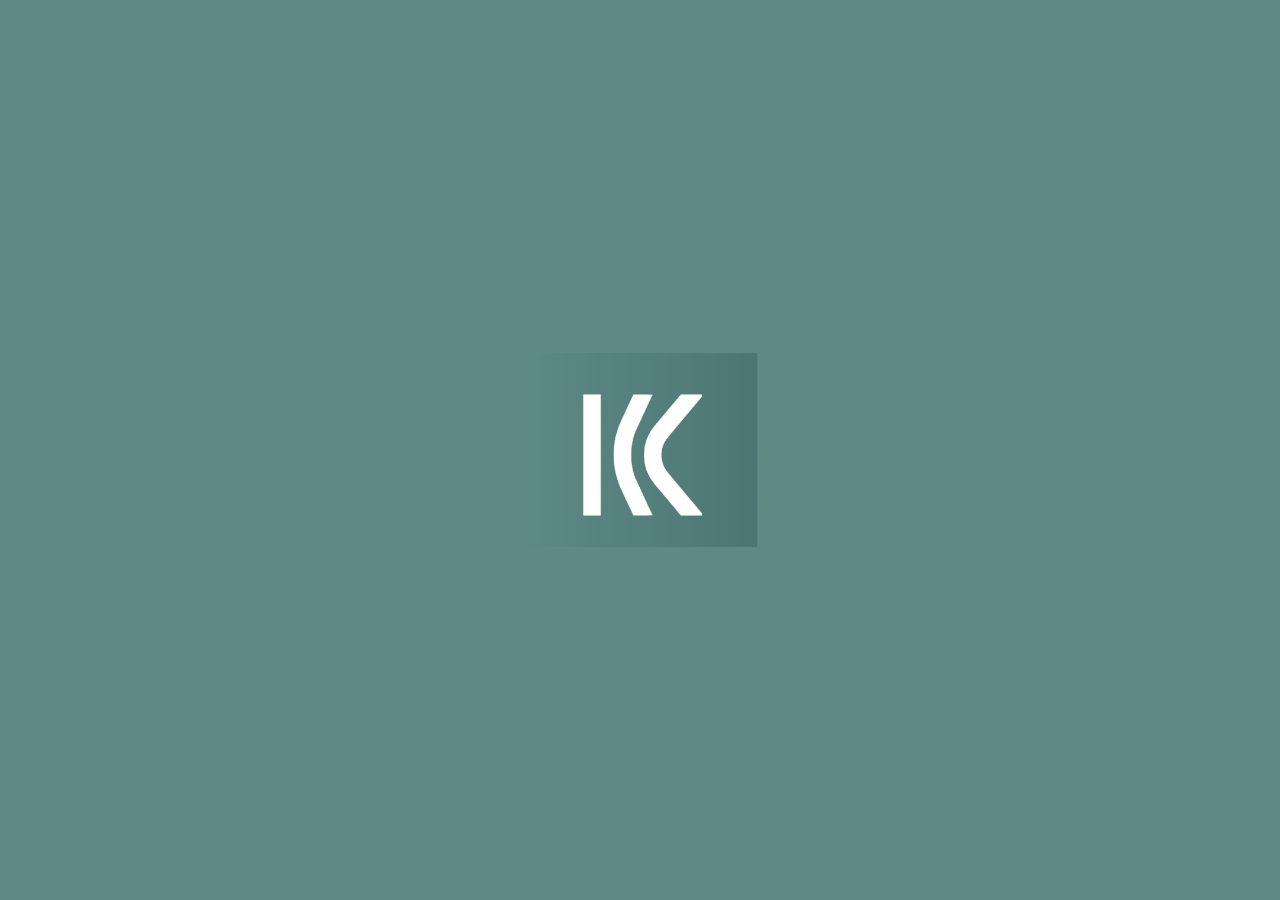
==== commit d3b2deb1: "Add files via upload" ====
--- a/index.html
+++ b/index.html
@@ -2,28 +2,59 @@
 <html lang="nl">
 <head>
   <meta charset="utf-8">
-  <meta name="viewport" content="width=device-width,initial-scale=1">
-  <meta name="theme-color" content="#688f8c">
-  <meta name="description" content="Afgeschermde coachomgeving voor Karada Performance.">
-  <title>Karada Coachportaal</title>
-  <link rel="stylesheet" href="styles.css">
+  <meta name="viewport" content="width=device-width,initial-scale=1,viewport-fit=cover,user-scalable=no">
+  <meta name="theme-color" content="#5f8985">
+  <meta name="apple-mobile-web-app-capable" content="yes">
+  <meta name="apple-mobile-web-app-status-bar-style" content="black-translucent">
+  <meta name="description" content="Jouw persoonlijke Karada dashboard voor training, voeding en voortgang.">
+  <meta http-equiv="Cache-Control" content="no-cache, no-store, must-revalidate">
+  <link rel="manifest" href="manifest.webmanifest?v=11">
+  <link rel="icon" type="image/png" href="Screenshot%202026-04-08%20162514.png">
+  <link rel="apple-touch-icon" href="Screenshot%202026-04-08%20162514.png">
+  <title>Karada Performance</title>
+  <link rel="stylesheet" href="styles.css?v=11">
 </head>
 <body>
-  <aside>
-    <div class="brand"><span>K</span><div><b>KARADA</b><small>COACHPORTAAL</small></div></div>
-    <nav>
-      <button data-view="nutrition" class="active"><span>◉</span>Voeding</button>
-      <button data-view="planning"><span>▦</span>Planning</button>
-      <button data-view="goals"><span>◎</span>Doelen</button>
-      <button data-view="training"><span>◇</span>Trainingsschema's</button>
+  <div id="splash" class="splash" role="status" aria-label="Karada wordt geopend">
+    <img src="Screenshot%202026-04-08%20162514.png" alt="Karada">
+  </div>
+
+  <div id="app" class="app-shell is-loading">
+    <header class="topbar">
+      <div><div class="eyebrow">KARADA PERFORMANCE</div><h1 id="pageTitle">Home</h1></div>
+    </header>
+    <main id="view"></main>
+    <nav id="nav" aria-label="Hoofdnavigatie">
+      <div class="desktop-brand"><img src="Screenshot%202026-04-08%20162514.png" alt=""><span>Karada</span></div>
+      <button data-tab="home"><span>⌂</span>Home</button>
+      <button data-tab="training"><span>◇</span>Training</button>
+      <button data-tab="diary"><span>◉</span>Voeding</button>
+      <button data-tab="weeks" class="desktop-only"><span>▦</span>Planning</button>
+      <button data-tab="checkin" class="desktop-only"><span>⌁</span>Check-in</button>
+      <button data-tab="longevity" class="desktop-only"><span>♡</span>Longevity</button>
+      <button data-tab="courses" class="desktop-only"><span>◫</span>Leeromgeving</button>
+      <button data-tab="shopping" class="desktop-only"><span>⌑</span>Boodschappen</button>
+      <button data-tab="profile" class="desktop-only"><span>◎</span>Profiel</button>
+      <button data-tab="more" class="mobile-more"><span>•••</span>Meer</button>
     </nav>
-    <div class="private-note"><b>Coachomgeving</b><span>Niet zichtbaar in de klantenapp</span></div>
-  </aside>
-  <div class="shell">
-    <header><div><span class="eyebrow">KARADA PERFORMANCE</span><h1 id="title">Voedingsplan</h1></div><label>Klant<select id="clientSelect"></select></label></header>
-    <main id="view"></main>
   </div>
+
+  <div id="moreOverlay" class="more-overlay" aria-hidden="true" onclick="closeMoreMenu(event)">
+    <section class="more-sheet" role="dialog" aria-modal="true" aria-labelledby="moreTitle" onclick="event.stopPropagation()">
+      <div class="sheet-handle"></div>
+      <div class="more-head"><h2 id="moreTitle">Meer</h2><button onclick="closeMoreMenu()" aria-label="Sluiten">×</button></div>
+      <div class="more-grid">
+        <button onclick="goToTab('weeks')"><span>▦</span>Planning</button>
+        <button onclick="goToTab('checkin')"><span>⌁</span>Check-in</button>
+        <button onclick="goToTab('longevity')"><span>♡</span>Longevity</button>
+        <button onclick="goToTab('courses')"><span>◫</span>Leeromgeving</button>
+        <button onclick="goToTab('shopping')"><span>⌑</span>Boodschappen</button>
+        <button onclick="goToTab('profile')"><span>◎</span>Profiel</button>
+      </div>
+    </section>
+  </div>
+
   <div id="toast"></div>
-  <script src="app.js"></script>
+  <script src="data.js?v=11"></script><script src="nl-recipes.js?v=11"></script><script src="app.js?v=11"></script><script src="training-data.js?v=11"></script><script src="training.js?v=11"></script>
 </body>
 </html>
--- a/styles.css
+++ b/styles.css
@@ -1,9 +1,272 @@
-:root{--bg:#07100e;--panel:#151d1b;--panel2:#1c2825;--line:#30403c;--text:#f6f8f7;--muted:#9eaaa7;--green:#79cfa5;--brand:#688f8c;--red:#f19a92}
-*{box-sizing:border-box}html,body{margin:0;min-height:100%;background:var(--bg);color:var(--text);font-family:-apple-system,BlinkMacSystemFont,"Segoe UI",sans-serif}body{display:grid;grid-template-columns:250px 1fr}
-aside{position:sticky;top:0;height:100vh;background:#0d1513;border-right:1px solid var(--line);padding:24px 16px;display:flex;flex-direction:column}.brand{display:flex;align-items:center;gap:12px;padding:0 8px 24px}.brand>span{width:44px;height:44px;border-radius:14px;background:var(--brand);display:grid;place-items:center;color:#07100e;font-size:22px;font-weight:950}.brand b,.brand small{display:block}.brand small{color:var(--muted);font-size:10px;letter-spacing:.14em;margin-top:3px}nav{display:grid;gap:7px}nav button{display:flex;align-items:center;gap:11px;border:0;background:transparent;color:var(--muted);border-radius:13px;padding:12px;text-align:left;font-size:14px;font-weight:800}nav button span{font-size:20px}nav button.active{background:var(--panel2);color:var(--green)}.private-note{margin-top:auto;background:var(--panel);border:1px solid var(--line);border-radius:14px;padding:13px}.private-note b,.private-note span{display:block}.private-note span{color:var(--muted);font-size:11px;margin-top:4px}
-.shell{min-width:0}header{height:102px;display:flex;align-items:center;justify-content:space-between;gap:20px;padding:20px 30px;border-bottom:1px solid var(--line);background:rgba(7,16,14,.94);position:sticky;top:0;z-index:5;backdrop-filter:blur(14px)}.eyebrow{color:var(--green);font-size:10px;font-weight:900;letter-spacing:.13em}h1{font-size:29px;margin:5px 0 0}header label{color:var(--muted);font-size:11px}select,input,textarea{width:100%;background:var(--panel2);color:var(--text);border:1px solid var(--line);border-radius:10px;padding:10px;font:inherit}header select{min-width:220px;margin-top:5px}main{max-width:1180px;padding:26px 30px 60px}
-.intro{display:flex;align-items:flex-start;justify-content:space-between;gap:20px;margin-bottom:18px}.intro h2{font-size:25px;margin:4px 0}.intro p{color:var(--muted);margin:0;line-height:1.5}.pill{background:#173428;color:var(--green);border-radius:999px;padding:8px 11px;font-size:11px;font-weight:850}.card{background:var(--panel);border:1px solid var(--line);border-radius:19px;padding:18px;margin-bottom:13px}.card h3{font-size:19px;margin:4px 0 14px}.label{color:var(--muted);font-size:10px;font-weight:850;letter-spacing:.08em;text-transform:uppercase}.macro-grid{display:grid;grid-template-columns:repeat(4,1fr);gap:9px}.field label,.meal-guidance label{display:block;color:var(--muted);font-size:11px;margin-bottom:5px}.field small{display:block;color:var(--muted);margin-top:5px}.kcal-preview{display:grid;place-items:center;background:#173428;border-radius:14px;color:var(--green);font-size:21px;font-weight:900}.meal-guidance{display:grid;grid-template-columns:repeat(2,1fr);gap:9px}.meal-guidance>div,.schedule-row,.session{background:var(--panel2);border-radius:14px;padding:12px}.meal-guidance input{margin-top:5px}
-.actions{display:flex;justify-content:flex-end;gap:8px;margin-top:15px}button.primary,.actions button,.add,.new-plan,.goal-form button{border:0;background:var(--green);color:#07100e;border-radius:11px;padding:11px 14px;font-weight:900}.schedule{display:grid;gap:8px}.schedule-row{display:grid;grid-template-columns:110px 140px 1fr 1.4fr;gap:8px;align-items:center}.sessions{display:grid;gap:10px}.session-head{display:grid;grid-template-columns:150px 1fr;gap:8px}.exercise{display:grid;grid-template-columns:1fr 80px 90px 180px 34px;gap:7px;margin-top:7px}.exercise button{border:0;border-radius:50%;background:#442b2b;color:var(--red);font-size:18px}.add{margin-top:10px;background:transparent;color:var(--green);border:1px dashed #49605a}.new-plan{white-space:nowrap}
-.goal-form{display:grid;grid-template-columns:1.2fr 1.6fr .6fr .7fr .8fr auto;gap:8px;align-items:center}.goal-list{display:grid;gap:8px}.goal-list article{display:flex;align-items:center;justify-content:space-between;gap:12px;background:var(--panel2);border-radius:13px;padding:12px}.goal-list b,.goal-list span{display:block}.goal-list span{color:var(--muted);font-size:11px;margin-top:4px}.goal-list button{width:32px;height:32px;border:0;border-radius:50%;background:#442b2b;color:var(--red);font-size:18px}.empty{color:var(--muted)}.client-checks{display:grid;grid-template-columns:repeat(3,1fr);gap:8px}.client-checks label{display:flex;align-items:center;gap:8px;background:var(--panel2);border-radius:12px;padding:11px}.client-checks input{width:auto;accent-color:var(--green)}.client-checks b,.client-checks small{display:block}.client-checks small{color:var(--muted);margin-top:3px}
-#toast{position:fixed;right:24px;bottom:24px;background:#f4f7f6;color:#07100e;padding:11px 16px;border-radius:999px;opacity:0;transform:translateY(15px);transition:.2s}#toast.show{opacity:1;transform:none}
-@media(max-width:800px){body{grid-template-columns:1fr}aside{position:fixed;left:0;right:0;bottom:0;top:auto;height:auto;z-index:10;padding:8px 10px}.brand,.private-note{display:none}nav{grid-template-columns:repeat(4,1fr)}nav button{justify-content:center;display:grid;text-align:center;font-size:10px;padding:7px}nav button span{font-size:18px}header{height:auto;padding:16px;align-items:flex-start}header select{min-width:145px}main{padding:18px 14px 100px}.intro{align-items:stretch;flex-direction:column}.macro-grid,.meal-guidance{grid-template-columns:1fr 1fr}.schedule-row{grid-template-columns:70px 1fr}.schedule-row input,.schedule-row select{grid-column:2}.exercise{grid-template-columns:1fr 34px}.exercise input,.exercise select{grid-column:1}.exercise button{grid-column:2;grid-row:1}.goal-form{grid-template-columns:1fr 1fr}.goal-form select,.goal-form input:nth-of-type(1),.goal-form button{grid-column:1/-1}.client-checks{grid-template-columns:1fr}}
+
+:root{--bg:#050706;--card:#1b1d1c;--card2:#222423;--line:#303330;--text:#f6f7f6;--muted:#a6aaa7;--green:#60c66b;--green2:#11301a;--teal:#38bcb1;--red:#ef6969;--orange:#ff7b44;--pink:#ef3e82;--blue:#3ba8ff;--nav:rgba(29,31,30,.96);--radius:24px}*{box-sizing:border-box}html,body{margin:0;background:#000;color:var(--text);font-family:-apple-system,BlinkMacSystemFont,"SF Pro Display","Segoe UI",sans-serif}body{min-height:100vh}.topbar{position:sticky;top:0;z-index:20;padding:calc(18px + env(safe-area-inset-top)) 20px 13px;background:linear-gradient(180deg,rgba(5,7,6,.98),rgba(5,7,6,.91),rgba(5,7,6,0));display:flex;justify-content:space-between;align-items:end}.eyebrow{font-size:11px;letter-spacing:.16em;color:var(--green);font-weight:800}.topbar h1{margin:5px 0 0;font-size:38px;letter-spacing:-.04em}.icon-btn{width:46px;height:46px;border-radius:16px;border:1px solid #343735;background:var(--card);color:var(--green);font-size:24px}main{padding:10px 16px 110px;max-width:760px;margin:auto}.hero{background:radial-gradient(circle at 85% 20%,rgba(96,198,107,.24),transparent 36%),var(--card);border:1px solid #2d302e;border-radius:28px;padding:20px;margin-bottom:16px}.hero-row,.section-head,.row{display:flex;align-items:center;justify-content:space-between;gap:12px}.date-control{border:0;background:transparent;color:var(--text);font-size:18px;font-weight:800;max-width:180px}.training-chip,.pill{background:var(--green2);color:var(--green);border-radius:999px;padding:8px 11px;font-size:12px;font-weight:800}.remaining{font-size:19px;color:var(--muted);margin:16px 0 9px}.remaining strong{font-size:32px;color:var(--text)}.progress{height:12px;border-radius:10px;background:#414441;overflow:hidden}.progress>i{display:block;height:100%;background:var(--green);border-radius:inherit}.progress-label{display:flex;justify-content:space-between;margin-top:8px;color:var(--muted);font-size:13px}.macro-grid{display:grid;grid-template-columns:repeat(3,1fr);gap:10px;margin-bottom:22px}.macro{background:var(--card);border-radius:22px;padding:14px 10px;text-align:center;border:1px solid #2c2f2d}.macro h3{font-size:14px;margin:0 0 12px}.ring{--p:0;--c:var(--green);width:90px;height:90px;border-radius:50%;margin:auto;display:grid;place-items:center;background:conic-gradient(var(--c) calc(var(--p)*1%),#444 calc(var(--p)*1%));position:relative}.ring:before{content:"";position:absolute;inset:10px;border-radius:50%;background:var(--card)}.ring b{z-index:1;font-size:21px;color:var(--c)}.macro small{display:block;margin-top:10px;color:var(--muted);font-size:12px}.section-head{margin:24px 1px 11px}.section-head h2{margin:0;font-size:25px;letter-spacing:-.03em}.section-head p{margin:2px 0 0;color:var(--muted)}.add-btn{border:0;background:transparent;color:var(--green);font-size:31px}.meal-card,.list-card,.recipe-card,.chat-card,.profile-card{background:var(--card);border-radius:24px;border:1px solid #2c2f2d;overflow:hidden;margin-bottom:13px}.meal-option{display:grid;grid-template-columns:66px 1fr 36px;align-items:center;gap:12px;padding:11px 12px;border-bottom:1px solid #2b2e2c}.meal-option:last-child{border-bottom:0}.meal-option img{width:66px;height:66px;border-radius:14px;object-fit:cover;background:#343735}.meal-option h4{margin:0 0 5px;font-size:16px}.meal-option p{margin:0;color:var(--muted);font-size:13px;line-height:1.35}.check{width:30px;height:30px;border:2px solid #d7dad8;border-radius:50%;display:grid;place-items:center;color:#071008;font-weight:900}.meal-option.selected{background:#162318}.meal-option.selected .check{background:var(--green);border-color:var(--green)}.tip{padding:14px 16px;background:#132219;color:#cdeed1;border-radius:18px;margin:12px 0;font-size:14px;line-height:1.45}.week-selector{display:flex;gap:9px;overflow:auto;padding:3px 0 13px;scrollbar-width:none}.week-selector button{flex:none;border:0;border-radius:14px;padding:11px 14px;background:var(--card);color:var(--muted);font-weight:800}.week-selector button.active{background:var(--green);color:#071008}.day-card{background:var(--card);border-radius:20px;padding:15px;margin-bottom:10px;border:1px solid #2c2f2d}.day-card .km{color:var(--green);font-weight:800}.shop-actions{display:grid;grid-template-columns:1fr 1fr;gap:11px;margin-bottom:17px}.action-card{border:0;border-radius:22px;padding:22px 13px;background:#0f302f;color:var(--teal);font-size:17px;font-weight:850}.action-card.green{background:#142b18;color:var(--green)}.shop-item{display:grid;grid-template-columns:34px 54px 1fr;align-items:center;gap:10px;padding:12px 14px;border-bottom:1px solid #2d302e}.shop-item:last-child{border:0}.shop-item img{width:50px;height:50px;border-radius:12px;object-fit:cover}.shop-item.done{opacity:.45;text-decoration:line-through}.small-check{width:25px;height:25px;border:2px solid #505451;border-radius:50%}.shop-item.done .small-check{background:var(--green);border-color:var(--green)}.chat-card{padding:14px;min-height:53vh}.messages{display:flex;flex-direction:column;gap:10px;padding-bottom:80px}.bubble{max-width:88%;padding:12px 14px;border-radius:18px;line-height:1.45;font-size:15px}.bubble.ai{align-self:flex-start;background:#262927}.bubble.user{align-self:flex-end;background:var(--green);color:#061008}.quick-prompts{display:flex;gap:8px;overflow:auto;margin-bottom:12px}.quick-prompts button{flex:none;border:1px solid #3b403c;background:#202321;color:var(--text);border-radius:999px;padding:9px 12px}.chat-input{position:fixed;left:50%;transform:translateX(-50%);bottom:calc(74px + env(safe-area-inset-bottom));width:min(730px,calc(100% - 24px));display:grid;grid-template-columns:1fr 48px;gap:8px;background:#111;padding:9px;border-radius:20px;z-index:15}.chat-input input{border:1px solid #353936;background:#202321;color:var(--text);border-radius:15px;padding:13px;font-size:16px}.chat-input button{border:0;border-radius:15px;background:var(--green);font-size:21px}.profile-card{padding:18px}.weight-hero{background:linear-gradient(135deg,#df7070,#cf7f75);color:#3d2727;position:relative;overflow:hidden}.weight-hero h2{font-size:30px;margin:0 0 4px}.weight-stats{background:rgba(85,28,28,.25);display:inline-block;padding:12px;border-radius:18px;margin-top:13px;color:white}.form-row{display:grid;grid-template-columns:1fr 1fr;gap:10px}.field{margin:10px 0}.field label{display:block;color:var(--muted);font-size:13px;margin-bottom:6px}.field input{width:100%;background:#252826;border:1px solid #3a3e3b;color:white;padding:12px;border-radius:13px;font-size:16px}.primary{width:100%;border:0;background:var(--green);color:#071008;padding:14px;border-radius:15px;font-weight:900;font-size:16px}.weight-log{display:flex;align-items:end;gap:5px;height:125px;padding-top:12px}.weight-log i{flex:1;background:linear-gradient(#7bd27f,#254b2d);border-radius:8px 8px 2px 2px;min-height:8px}.recipe-hero{width:100%;height:180px;object-fit:cover}.recipe-body{padding:16px}.recipe-body h3{font-size:22px;margin:0 0 7px}.tags{display:flex;gap:7px;flex-wrap:wrap;margin:9px 0}.tag{background:#2a2d2b;color:#cdd0ce;border-radius:999px;padding:6px 9px;font-size:12px}.ingredients{color:#d4d7d5;line-height:1.5}nav{position:fixed;bottom:0;left:50%;transform:translateX(-50%);width:min(760px,100%);display:grid;grid-template-columns:repeat(5,1fr);background:var(--nav);backdrop-filter:blur(20px);border-top:1px solid #343735;padding:8px 6px calc(8px + env(safe-area-inset-bottom));z-index:30}nav button{border:0;background:none;color:#8f9390;font-size:10px;padding:4px 0}nav span{display:block;font-size:23px;margin-bottom:2px}nav button.active{color:var(--green)}#toast{position:fixed;left:50%;bottom:105px;transform:translateX(-50%) translateY(30px);background:#f1f4f1;color:#111;padding:11px 16px;border-radius:999px;opacity:0;pointer-events:none;transition:.25s;z-index:100}#toast.show{opacity:1;transform:translateX(-50%) translateY(0)}.empty{text-align:center;color:var(--muted);padding:50px 20px}.hidden{display:none}@media(min-width:700px){.macro-grid{gap:16px}.meal-option{grid-template-columns:82px 1fr 40px}.meal-option img{width:82px;height:82px}}
+
+/* Desktop / tablet layout */
+@media (min-width: 980px){
+  body{background:radial-gradient(circle at 15% 0%,rgba(96,198,107,.09),transparent 32%),#080a09}
+  #app{min-height:100vh;display:grid;grid-template-columns:240px minmax(0,1fr);grid-template-rows:auto 1fr}
+  .topbar{grid-column:2;grid-row:1;position:sticky;padding:28px 38px 18px;background:rgba(8,10,9,.92);backdrop-filter:blur(18px);align-items:center}
+  .topbar h1{font-size:42px}
+  main{grid-column:2;grid-row:2;max-width:1280px;width:100%;padding:18px 38px 60px;margin:0 auto}
+  nav{position:fixed;left:0;top:0;bottom:0;transform:none;width:240px;display:flex;flex-direction:column;grid-template-columns:none;padding:34px 18px;background:#151716;border-top:0;border-right:1px solid #303330;gap:8px}
+  nav:before{content:'KARADA COACHES';color:var(--green);font-weight:900;letter-spacing:.12em;font-size:12px;margin:5px 12px 30px}
+  nav button{display:grid;grid-template-columns:34px 1fr;align-items:center;text-align:left;padding:13px 14px;border-radius:14px;font-size:15px;font-weight:750}
+  nav button:hover{background:#202321}
+  nav button.active{background:#203024}
+  nav span{margin:0;font-size:21px}
+  .macro-grid{max-width:620px}
+  .meal-card{display:grid;grid-template-columns:repeat(3,1fr);gap:1px;background:#303330}
+  .meal-option{height:100%;grid-template-columns:72px 1fr 32px;border-bottom:0;background:var(--card)}
+  .recipe-card{display:grid;grid-template-columns:minmax(280px,38%) 1fr}
+  .recipe-hero{height:100%;min-height:280px}
+  .shop-actions{max-width:720px}
+  .chat-card{min-height:62vh}
+  .chat-input{left:calc(240px + (100vw - 240px)/2);bottom:22px;width:min(900px,calc(100vw - 300px))}
+  #toast{left:calc(240px + (100vw - 240px)/2);bottom:30px}
+}
+@media (min-width: 1180px){
+  .hero{padding:26px}
+  .diary-grid{display:grid;grid-template-columns:minmax(0,1.35fr) minmax(340px,.65fr);gap:24px}
+}
+
+/* Recipe database */
+.mode-toggle{display:grid;grid-template-columns:1fr 1fr;gap:8px;background:var(--card);padding:6px;border-radius:18px;margin:0 0 12px}.mode-toggle button{border:0;background:transparent;color:var(--muted);padding:12px;border-radius:13px;font-weight:800}.mode-toggle button.active{background:var(--green);color:#071008}.recipe-toolbar{display:grid;grid-template-columns:1fr 180px;gap:10px;margin-bottom:12px}.recipe-toolbar input,.recipe-toolbar select{width:100%;background:var(--card);color:var(--text);border:1px solid #363a37;border-radius:15px;padding:13px;font-size:15px}.database-summary{color:var(--muted);margin:8px 2px 16px}.recipe-grid{display:grid;grid-template-columns:1fr;gap:14px}.database-card{margin-bottom:0}.database-card h4{margin:17px 0 8px}.ingredient-list,.step-list{padding-left:22px;line-height:1.5;color:#d4d7d5}.ingredient-list li,.step-list li{margin-bottom:7px}.recipe-actions{display:grid;grid-template-columns:1fr;gap:8px;margin-top:16px}.secondary{width:100%;border:1px solid #454a46;background:#252826;color:var(--text);padding:13px;border-radius:15px;font-weight:800}.pagination{display:flex;align-items:center;justify-content:center;gap:12px;margin:22px 0}.pagination button{border:0;background:var(--card);color:var(--text);padding:11px 15px;border-radius:12px}.pagination button:disabled{opacity:.35}.recipe-loading{background:var(--card);border:1px solid #303330;border-radius:24px;padding:24px;max-width:650px}.recipe-detail-focus{margin-bottom:20px;outline:2px solid rgba(96,198,107,.35);border-radius:24px}.dinner-choices .meal-option{cursor:pointer}
+@media(max-width:520px){.recipe-toolbar{grid-template-columns:1fr}.recipe-grid{grid-template-columns:1fr}.database-card{display:block}.recipe-hero{height:210px}}
+@media(min-width:780px){.recipe-grid{grid-template-columns:repeat(2,minmax(0,1fr))}.recipe-grid .recipe-card{display:block}.recipe-grid .recipe-hero{height:220px}.recipe-actions{grid-template-columns:1fr 1fr}}
+@media(min-width:1180px){.recipe-grid{grid-template-columns:repeat(3,minmax(0,1fr))}.recipe-grid .recipe-hero{height:190px}}
+@media(max-width:979px){nav{grid-template-columns:repeat(7,1fr)}nav button{font-size:8px}nav span{font-size:19px}}
+
+/* Sharing and theme controls */
+.whatsapp{border-color:#34b765;color:#42c875}.choice-share{border-color:var(--green);background:var(--green2);color:var(--green)}
+.theme-toggle{display:grid;grid-template-columns:1fr 1fr;gap:9px;background:var(--card2);padding:6px;border-radius:18px}.theme-toggle button{border:0;background:transparent;color:var(--muted);padding:14px;border-radius:13px;font-weight:850;font-size:15px}.theme-toggle button span{font-size:19px;margin-right:5px}.theme-toggle button.active{background:var(--green);color:#071008}
+html[data-theme="light"]{--bg:#f4f6f4;--card:#ffffff;--card2:#edf0ed;--line:#d8ddd9;--text:#172019;--muted:#69736c;--green:#42ad55;--green2:#e1f3e4;--teal:#198e86;--red:#d95656;--orange:#e76b34;--pink:#d93273;--blue:#197dcc;--nav:rgba(255,255,255,.96)}
+html[data-theme="light"] body{background:#f4f6f4;color:var(--text)}
+html[data-theme="light"] .topbar{background:linear-gradient(180deg,rgba(244,246,244,.99),rgba(244,246,244,.92),rgba(244,246,244,0))}
+html[data-theme="light"] .hero{background:radial-gradient(circle at 85% 20%,rgba(66,173,85,.16),transparent 36%),var(--card);border-color:var(--line)}
+html[data-theme="light"] .progress{background:#dce1dd}html[data-theme="light"] .ring{background:conic-gradient(var(--c) calc(var(--p)*1%),#dce1dd calc(var(--p)*1%))}
+html[data-theme="light"] .tip{background:#e5f3e7;color:#315d37}html[data-theme="light"] .meal-option.selected{background:#e8f5ea}
+html[data-theme="light"] .field input,html[data-theme="light"] .recipe-toolbar input,html[data-theme="light"] .recipe-toolbar select{background:#fff;color:var(--text);border-color:var(--line)}
+html[data-theme="light"] .secondary{background:#f3f5f3;color:var(--text);border-color:#cdd3ce}html[data-theme="light"] .tag{background:#edf0ed;color:#4f5851}
+html[data-theme="light"] .ingredient-list,html[data-theme="light"] .step-list,html[data-theme="light"] .ingredients{color:#3f4942}
+html[data-theme="light"] .bubble.ai{background:#edf0ed}html[data-theme="light"] .chat-input{background:#fff;box-shadow:0 8px 30px rgba(0,0,0,.12)}html[data-theme="light"] .chat-input input{background:#f4f6f4;color:var(--text);border-color:var(--line)}
+@media (min-width:980px){html[data-theme="light"] body{background:radial-gradient(circle at 15% 0%,rgba(66,173,85,.08),transparent 32%),#f4f6f4}html[data-theme="light"] .topbar{background:rgba(244,246,244,.93)}html[data-theme="light"] nav{background:#fff;border-right-color:var(--line)}html[data-theme="light"] nav button:hover{background:#f1f4f1}html[data-theme="light"] nav button.active{background:#e1f3e4}}
+
+/* Training tab */
+.t-header-row{display:flex;align-items:flex-start;justify-content:space-between;gap:12px;margin-bottom:16px}
+.t-eyebrow{color:var(--green);font-size:12px;font-weight:800;margin:0}
+.t-featured{background:radial-gradient(circle at 85% 20%,rgba(96,198,107,.2),transparent 40%),var(--card);border:1px solid #2d302e;border-radius:24px;padding:18px;margin-bottom:14px;cursor:pointer}
+.week-selector button.active{background:var(--green);color:#071008}
+.t-row{display:flex;align-items:center;gap:12px;padding:13px 14px;border-bottom:1px solid #2b2e2c;cursor:pointer}
+.t-row:last-child{border-bottom:0}
+.t-row-icon{width:42px;height:42px;border-radius:14px;background:var(--card2);display:grid;place-items:center;font-size:18px;flex:none}
+.t-back{border:0;background:transparent;color:var(--muted);font-size:14px;font-weight:700;padding:0}
+.t-swap-btn{border:0;background:var(--card2);color:var(--muted);width:32px;height:32px;border-radius:50%;font-size:16px;flex:none}
+.alt-badge{font-size:11px;font-weight:800;padding:3px 9px;border-radius:999px;margin-left:6px;vertical-align:middle}
+.alt-badge.alt-progressie{background:rgba(255,123,68,.18);color:var(--orange)}
+.alt-badge.alt-regressie{background:rgba(166,170,167,.18);color:var(--muted)}
+.alt-badge.alt-variant{background:var(--green2);color:var(--green)}
+.level-bars{display:inline-flex;align-items:flex-end;gap:2px;height:14px;vertical-align:middle}
+.level-bars i{display:block;width:4px;border-radius:2px;background:#3a3e3b}
+.level-bars i:nth-child(1){height:5px}.level-bars i:nth-child(2){height:9px}.level-bars i:nth-child(3){height:13px}
+.level-bars i.on{background:var(--green)}
+.t-active-header{display:flex;align-items:center;justify-content:space-between;gap:10px}
+.t-icon-btn{width:32px;height:32px;border-radius:50%;border:0;background:var(--card);color:var(--text);font-size:15px;flex:none}
+.t-icon-btn.big{width:48px;height:48px;font-size:20px}
+.t-icon-btn:disabled{opacity:.35}
+.t-hero{background:radial-gradient(circle at 50% 20%,rgba(96,198,107,.18),transparent 60%),var(--card);border-radius:24px;padding:30px;margin-top:12px;display:flex;justify-content:center}
+.t-hero-icon{width:72px;height:72px;border-radius:50%;background:var(--green2);display:grid;place-items:center;font-size:32px}
+.t-level-row{display:flex;align-items:center;justify-content:space-between;margin:14px 2px}
+.t-link{border:0;background:transparent;color:var(--orange);font-weight:800;font-size:13px}
+.set-grid{display:flex;gap:10px;overflow-x:auto;padding:4px 2px 8px}
+.set-col{flex:none;width:96px;display:flex;flex-direction:column;align-items:center}
+.set-cell{width:100%;background:var(--card2);border:1px solid #2c2f2d;border-radius:16px;padding:10px 6px;display:flex;flex-direction:column;align-items:center;gap:8px}
+.set-cell.done{background:var(--green2);border-color:var(--green)}
+.set-cell .reps{font-size:12px;color:var(--muted)}
+.weight-stepper{display:flex;align-items:center;gap:8px}
+.weight-stepper button{width:26px;height:26px;border-radius:50%;border:0;background:var(--card);color:var(--text);font-size:14px}
+.weight-stepper b{min-width:34px;text-align:center;font-size:14px}
+.set-check{width:28px;height:28px;border-radius:50%;border:2px solid #4a4e4b;background:transparent;color:var(--text)}
+.set-check.done{background:var(--green);border-color:var(--green);color:#071008}
+.set-rest{color:var(--muted);font-size:12px;margin-top:6px}
+.set-add{flex:none;width:96px;align-self:flex-start;height:70px;border-radius:16px;border:1px dashed #3a3e3b;background:transparent;color:var(--muted);font-size:20px}
+.t-note-toggle{display:block;border:0;background:transparent;color:var(--text);font-size:14px;padding:10px 0 2px;text-align:left;width:100%}
+.t-note{width:100%;min-height:64px;background:var(--card2);color:var(--text);border:1px solid #363a37;border-radius:16px;padding:12px;font-size:14px;font-family:inherit;margin-top:2px}
+.t-pr-row{display:flex;align-items:center;justify-content:space-between;margin-top:14px;padding-top:12px;border-top:1px solid #2b2e2c}
+.history-bars{display:flex;align-items:flex-end;gap:10px;height:56px}
+.history-bars i{display:block;width:13px;border-radius:6px;background:#3a3e3b}
+.history-bars i.last{background:var(--orange)}
+.t-nav-row{display:flex;gap:10px;margin-top:18px}
+.t-nav-row .primary{flex:1}
+.primary.muted{background:var(--card2);color:var(--text)}
+.t-overlay{position:fixed;inset:0;background:rgba(5,7,6,.78);display:flex;align-items:flex-end;justify-content:center;z-index:60}
+.t-rest-overlay{align-items:center}
+.t-sheet{background:var(--card);border-radius:26px 26px 0 0;padding:20px;width:100%;max-width:760px;max-height:78vh;overflow-y:auto}
+.t-sheet-head{display:flex;align-items:center;justify-content:space-between;margin-bottom:4px}
+.t-opt{display:flex;align-items:center;justify-content:space-between;gap:10px;background:var(--card2);border:1px solid #2c2f2d;border-radius:16px;padding:12px 14px;margin-top:10px;cursor:pointer}
+.t-opt.active{background:var(--green2);border-color:var(--green)}
+@media (min-width:980px){.t-overlay{left:240px}}
+html[data-theme="light"] .t-featured,html[data-theme="light"] .t-hero{background:var(--card);border-color:var(--line)}
+html[data-theme="light"] .level-bars i{background:#d8ddd9}
+html[data-theme="light"] .history-bars i{background:#d8ddd9}
+html[data-theme="light"] .set-cell{background:#f3f5f3}
+html[data-theme="light"] .set-cell.done{background:var(--green2)}
+html[data-theme="light"] .primary.muted{background:#eef1ee;color:var(--text)}
+
+/* Karada dashboard v2 */
+:root{--green:#79b2ac;--green2:#173a37;--brand:#5f8985;--brand-soft:#223d3b;--card:#171b1a;--card2:#202625;--line:#2b3331}
+button{font-family:inherit;cursor:pointer}
+.app-shell.is-loading{visibility:hidden}
+.splash{position:fixed;inset:0;z-index:999;background:#5f8985;display:grid;place-items:center;transition:opacity .42s ease,transform .42s ease}
+.splash img{width:min(46vw,230px);height:auto;animation:splashPulse 1.7s ease-in-out both}
+.splash.splash-out{opacity:0;transform:scale(1.025);pointer-events:none}
+@keyframes splashPulse{0%{opacity:0;transform:scale(.9)}28%,76%{opacity:1;transform:scale(1)}100%{opacity:1;transform:scale(1.02)}}
+
+.desktop-brand,.desktop-only{display:none}
+nav{grid-template-columns:repeat(4,1fr);padding-top:7px}
+nav button{min-height:54px;font-size:11px}
+nav button span{font-size:21px;line-height:1}
+nav button.active{color:var(--green)}
+.welcome-row{display:flex;justify-content:space-between;align-items:center;margin:2px 2px 18px}
+.welcome-row p{margin:0 0 3px;color:var(--muted);font-size:14px}
+.welcome-row h2{margin:0;font-size:24px;letter-spacing:-.03em}
+.avatar{width:44px;height:44px;border-radius:50%;border:1px solid #789b97;background:var(--brand);color:white;font-weight:900;font-size:16px}
+.dashboard-grid{display:grid;gap:12px}
+.dash-card{width:100%;border:1px solid var(--line);background:var(--card);color:var(--text);border-radius:22px;padding:18px;text-align:left}
+.card-label{display:block;color:var(--muted);font-size:12px;font-weight:800;text-transform:uppercase;letter-spacing:.08em}
+.weight-card{background:linear-gradient(145deg,#1b2422,#17201e)}
+.weight-main{display:flex;align-items:center;justify-content:space-between;margin:12px 0}
+.weight-main strong{font-size:42px;letter-spacing:-.05em}
+.weight-main p{margin:4px 0 0;color:var(--muted);font-size:13px}
+.goal-ring{--goal:0;width:70px;height:70px;border-radius:50%;display:grid;place-items:center;position:relative;background:conic-gradient(var(--green) calc(var(--goal)*1%),#303a38 0)}
+.goal-ring:after{content:"";position:absolute;inset:7px;background:#1a211f;border-radius:50%}
+.goal-ring b{position:relative;z-index:1;font-size:14px}
+.mini-track{height:6px;background:#303735;border-radius:999px;overflow:hidden}.mini-track i{display:block;height:100%;border-radius:inherit;background:var(--green)}
+.card-foot{display:flex;justify-content:space-between;color:var(--muted);font-size:12px;margin-top:8px}
+.plan-card{background:linear-gradient(145deg,#5f8985,#466d69);border-color:#709a96;color:white}
+.plan-card .card-label,.plan-card p{color:rgba(255,255,255,.73)}
+.plan-status{margin-top:16px}.plan-status span{display:block;font-size:12px;opacity:.72}.plan-status b{display:block;margin-top:4px;font-size:24px;letter-spacing:-.03em}
+.plan-card p{min-height:38px;line-height:1.4}
+.card-link{display:flex;justify-content:space-between;align-items:center;margin-top:18px;font-weight:850;font-size:14px}
+.action-card-home{display:grid;grid-template-columns:46px 1fr 18px;align-items:center;gap:13px;padding:14px 16px}
+.action-card-home strong{display:block;font-size:16px}.action-card-home small{display:block;color:var(--muted);margin-top:4px;font-size:12px;line-height:1.3}
+.dash-icon{width:44px;height:44px;border-radius:14px;display:grid;place-items:center;background:var(--brand-soft);color:var(--green);font-size:22px}
+.food-action .dash-icon{background:#322a20;color:#e4ad67}
+.checkin-action{display:flex;align-items:center;justify-content:space-between;background:linear-gradient(140deg,#1c2321,#273d3a);padding:20px}
+.checkin-action h3{margin:9px 0 5px;font-size:20px}.checkin-action p{margin:0;color:var(--muted);font-size:13px}.checkin-arrow{font-size:26px;color:var(--green)}
+.today-focus{display:flex;align-items:center;justify-content:space-between;gap:12px;margin:16px 0 0;padding:15px 2px}
+.today-focus span{display:block;color:var(--muted);font-size:12px}.today-focus strong{display:block;margin-top:4px;font-size:14px}
+.today-focus button{border:1px solid var(--line);background:var(--card);color:var(--green);padding:10px 12px;border-radius:13px;font-weight:800}
+
+.more-overlay{position:fixed;inset:0;z-index:80;background:rgba(0,0,0,.58);backdrop-filter:blur(3px);display:flex;align-items:flex-end;opacity:0;pointer-events:none;transition:opacity .25s}
+.more-overlay.open{opacity:1;pointer-events:auto}.more-sheet{width:100%;background:#171b1a;border:1px solid var(--line);border-radius:28px 28px 0 0;padding:10px 18px calc(24px + env(safe-area-inset-bottom));transform:translateY(105%);transition:transform .28s cubic-bezier(.22,.8,.24,1)}
+.more-overlay.open .more-sheet{transform:translateY(0)}.sheet-handle{width:42px;height:5px;border-radius:999px;background:#4b5351;margin:0 auto 14px}
+.more-head{display:flex;align-items:center;justify-content:space-between}.more-head h2{margin:0;font-size:24px}.more-head button{width:34px;height:34px;border:0;border-radius:50%;background:var(--card2);color:var(--text);font-size:22px}
+.more-grid{display:grid;grid-template-columns:repeat(3,1fr);gap:10px;margin-top:16px}.more-grid button{border:1px solid var(--line);background:var(--card2);color:var(--text);border-radius:18px;min-height:92px;padding:12px 6px;font-size:12px;font-weight:800}.more-grid button span{display:block;color:var(--green);font-size:25px;margin-bottom:8px}
+.sheet-open{overflow:hidden}
+
+.checkin-top{display:flex;justify-content:space-between;align-items:flex-start;gap:12px;margin-bottom:14px}.checkin-top h2{font-size:30px;margin:4px 0}.checkin-top p:last-child{margin:0;color:var(--muted)}
+.settings-btn{border:1px solid var(--line);background:var(--card);color:var(--green);padding:10px 12px;border-radius:13px;font-weight:800}
+.checkin-settings{display:none;background:var(--card);border:1px solid var(--line);border-radius:18px;padding:15px;margin-bottom:12px}.checkin-settings.open{display:grid;gap:12px}.checkin-settings label{display:flex;align-items:center;gap:9px;color:var(--muted);font-size:14px}.checkin-settings input{accent-color:var(--green);width:18px;height:18px}
+.measure-card{background:var(--card);border:1px solid var(--line);border-radius:22px;padding:18px;margin-bottom:12px}.measure-head{display:flex;align-items:flex-start;justify-content:space-between}.measure-head span{display:block;color:var(--muted);font-size:12px}.measure-head strong{display:block;margin-top:4px;font-size:22px}.trend{background:var(--green2);color:var(--green)!important;padding:7px 9px;border-radius:999px;font-weight:800}.trend.neutral{background:var(--card2);color:var(--muted)!important}
+.weight-chart{width:100%;height:126px;margin:12px 0 4px;overflow:visible}.weight-chart line{stroke:#343c3a;stroke-width:1}.weight-chart polyline{fill:none;stroke:var(--green);stroke-width:3;stroke-linecap:round;stroke-linejoin:round}.weight-chart circle{fill:var(--card);stroke:var(--green);stroke-width:2}
+.measure-input{display:grid;grid-template-columns:1fr auto;gap:8px}.measure-input input,.skinfold-grid input{min-width:0;background:var(--card2);color:var(--text);border:1px solid var(--line);border-radius:13px;padding:12px;font-size:16px}.measure-input button{border:0;background:var(--green);color:#0c1816;border-radius:13px;padding:0 13px;font-weight:900}
+.photo-grid{display:grid;grid-template-columns:1fr 1fr;gap:10px;margin-top:14px}.photo-slot{aspect-ratio:3/4;border:1px dashed #52615e;border-radius:18px;background:var(--card2);background-size:cover;background-position:center;display:flex;flex-direction:column;align-items:center;justify-content:center;text-align:center;padding:10px;overflow:hidden}.photo-slot input{display:none}.photo-slot span{font-size:28px;color:var(--green)}.photo-slot b{margin-top:5px}.photo-slot small{color:var(--muted);margin-top:4px}.photo-slot.has-photo{color:white;text-shadow:0 1px 8px #000}.photo-slot.has-photo span{opacity:0}
+.skinfold-grid{display:grid;grid-template-columns:1fr 1fr;gap:10px;margin:14px 0}.skinfold-grid label{color:var(--muted);font-size:12px}.skinfold-grid input{width:100%;margin-top:5px}
+
+@media (min-width:700px) and (max-width:979px){.dashboard-grid{grid-template-columns:1fr 1fr}.checkin-action{grid-column:1/-1}}
+@media (min-width:980px){
+  #app{grid-template-columns:258px minmax(0,1fr)}
+  .topbar{grid-column:2;padding-left:42px}.topbar h1{font-size:36px}
+  main{padding:20px 42px 60px}
+  nav{width:258px;padding:24px 16px;gap:4px}
+  nav:before{display:none}
+  .desktop-brand{display:flex;align-items:center;gap:11px;margin:0 8px 24px;color:white;font-weight:900;font-size:18px;text-transform:uppercase;letter-spacing:.05em}.desktop-brand img{width:42px;height:42px;border-radius:11px;object-fit:cover}
+  .desktop-only{display:grid}.mobile-more{display:none}
+  nav button{min-height:auto}
+  .dashboard-grid{grid-template-columns:minmax(0,1.2fr) minmax(0,1fr);gap:16px}.weight-card,.plan-card{min-height:235px}.action-card-home{min-height:84px}.checkin-action{grid-column:1/-1;min-height:120px}
+  .welcome-row{margin-bottom:22px}.welcome-row h2{font-size:30px}
+  .today-focus{background:var(--card);border:1px solid var(--line);border-radius:18px;padding:16px 18px}
+  .more-overlay{display:none}.checkin-top,.checkin-settings,.measure-card{max-width:920px}.photo-slot{max-height:330px}
+  .t-overlay{left:258px}.chat-input{left:calc(258px + (100vw - 258px)/2)}
+}
+@media (min-width:1220px){.dashboard-grid{grid-template-columns:minmax(0,1.15fr) minmax(0,1fr) minmax(270px,.75fr)}.weight-card{grid-row:span 2}.plan-card{grid-row:span 2}.checkin-action{grid-column:1/-1}.today-focus{max-width:none}}
+@media (prefers-reduced-motion:reduce){.splash img,.splash,.more-sheet,.more-overlay{animation:none;transition:none}}
+
+/* Personal nutrition plan */
+.nutrition-card{background:var(--card);border:1px solid var(--line);border-radius:22px;padding:18px;margin-bottom:13px}
+.nutrition-card h2{margin:5px 0 0;font-size:22px;letter-spacing:-.03em}
+.nutrition-card-head,.intake-head{display:flex;align-items:flex-start;justify-content:space-between;gap:12px}
+.kcal-total{background:var(--green2);color:var(--green);border-radius:999px;padding:9px 12px;font-size:14px;font-weight:900;white-space:nowrap}
+.macro-input-grid{display:grid;grid-template-columns:repeat(3,minmax(0,1fr));gap:9px;margin:18px 0}
+.macro-input-grid label>span{display:block;color:var(--muted);font-size:12px;margin-bottom:6px}
+.macro-input-grid label>div{display:flex;align-items:center;background:var(--card2);border:1px solid var(--line);border-radius:14px;padding-right:9px}
+.macro-input-grid input{width:100%;min-width:0;background:transparent;border:0;color:var(--text);font-size:20px;font-weight:850;padding:12px 5px 12px 11px}
+.macro-input-grid input:focus{outline:2px solid var(--green);border-radius:12px}
+.macro-input-grid label>div b{color:var(--muted);font-size:13px}.macro-input-grid small{display:block;color:var(--muted);font-size:11px;margin-top:6px}
+.macro-formula{display:flex;align-items:center;justify-content:space-between;gap:12px;padding-top:14px;border-top:1px solid var(--line)}.macro-formula span{color:var(--muted);font-size:13px}.macro-formula button{border:0;background:var(--green);color:#091513;border-radius:13px;padding:11px 13px;font-weight:900;white-space:nowrap}
+.nutrition-choice{display:grid;grid-template-columns:1fr 1fr;gap:10px;margin:14px 0}.nutrition-choice button{display:grid;grid-template-columns:42px 1fr;column-gap:10px;align-items:center;text-align:left;border:1px solid var(--line);background:var(--card);color:var(--text);border-radius:19px;padding:14px}.nutrition-choice button>span{grid-row:1/3;width:40px;height:40px;border-radius:13px;background:var(--card2);color:var(--green);display:grid;place-items:center;font-size:20px}.nutrition-choice button b{font-size:14px}.nutrition-choice button small{color:var(--muted);font-size:11px;line-height:1.35;margin-top:3px}.nutrition-choice button.active{border-color:var(--green);background:var(--green2)}.nutrition-choice button.active>span{background:var(--green);color:#091513}
+.nutrition-date{font-size:14px;max-width:148px;background:var(--card2);padding:9px;border-radius:11px}
+.nutrition-energy{margin:16px 0}.nutrition-energy strong{font-size:35px;letter-spacing:-.05em}.nutrition-energy span{color:var(--muted)}
+.macro-progress-list{display:grid;gap:13px}.macro-progress-item>div:first-child{display:flex;justify-content:space-between;gap:10px;margin-bottom:6px}.macro-progress-item span{color:var(--muted);font-size:13px}.macro-progress-item b{font-size:13px}.macro-line{height:7px;border-radius:999px;background:#323a38;overflow:hidden}.macro-line i{display:block;height:100%;border-radius:inherit}
+.food-add-row{display:grid;grid-template-columns:minmax(0,1fr) 125px auto;gap:8px;margin-top:16px}.food-add-row select,.food-add-row label{background:var(--card2);color:var(--text);border:1px solid var(--line);border-radius:13px;min-width:0}.food-add-row select{padding:12px;font-size:14px}.food-add-row label{display:flex;align-items:center;padding-right:10px}.food-add-row label input{width:100%;min-width:0;border:0;background:transparent;color:var(--text);font-size:16px;padding:12px}.food-add-row label span{color:var(--muted);font-size:12px}.food-add-row>button{border:0;background:var(--green);color:#091513;border-radius:13px;padding:0 16px;font-weight:900}.food-example{margin:10px 0 0;color:var(--muted);font-size:12px}
+.food-log-row{display:grid;grid-template-columns:minmax(140px,1fr) auto 34px;align-items:center;gap:12px;padding:14px;border-bottom:1px solid var(--line)}.food-log-row:last-child{border-bottom:0}.food-log-row>div:first-child span{display:block;color:var(--muted);font-size:12px;margin-top:4px}.food-log-macros{display:flex;gap:8px}.food-log-macros span{font-size:11px;color:var(--muted);background:var(--card2);padding:6px 8px;border-radius:999px}.food-log-row>button{width:32px;height:32px;border:0;border-radius:50%;background:var(--card2);color:var(--muted);font-size:20px}
+.recipe-plan-head{margin:22px 2px 14px}.recipe-plan-head p{margin:6px 0 0;color:var(--muted);line-height:1.5}
+@media(max-width:640px){.nutrition-choice{grid-template-columns:1fr}.macro-formula{align-items:flex-start;flex-direction:column}.macro-formula button{width:100%}.food-add-row{grid-template-columns:minmax(0,1fr) 100px}.food-add-row>button{grid-column:1/-1;min-height:44px}.food-log-row{grid-template-columns:1fr 32px}.food-log-macros{grid-column:1/2;flex-wrap:wrap}.food-log-row>button{grid-column:2;grid-row:1/3}.nutrition-card-head{flex-direction:column}.kcal-total{align-self:flex-start}}
+@media(min-width:980px){.macro-builder,.intake-card,.food-picker{max-width:980px}.nutrition-choice{max-width:980px}.macro-input-grid{gap:14px}.nutrition-card{padding:22px}}
+
+/* Check-in history */
+.checkin-tabs{display:flex;gap:8px;overflow:auto;margin:0 0 14px;padding-bottom:2px}.checkin-tabs button{flex:none;border:1px solid var(--line);background:var(--card);color:var(--muted);border-radius:999px;padding:10px 14px;font-weight:800}.checkin-tabs button.active{background:var(--green);border-color:var(--green);color:#091513}
+.dated-weight-form{display:grid;grid-template-columns:1fr 1fr auto;gap:9px;margin-top:12px}.dated-weight-form label>span{display:block;color:var(--muted);font-size:12px;margin-bottom:6px}.dated-weight-form input{width:100%;min-width:0;background:var(--card2);color:var(--text);border:1px solid var(--line);border-radius:13px;padding:12px;font-size:15px}.dated-weight-form label>div{display:flex;align-items:center;background:var(--card2);border:1px solid var(--line);border-radius:13px;padding-right:10px}.dated-weight-form label>div input{border:0;background:transparent}.dated-weight-form label>div b{font-size:12px;color:var(--muted)}.dated-weight-form>button{align-self:end;min-height:44px;border:0;background:var(--green);color:#091513;border-radius:13px;padding:0 14px;font-weight:900}
+.weight-history-row{display:grid;grid-template-columns:1fr auto 32px;align-items:center;gap:12px;padding:13px 15px;border-bottom:1px solid var(--line)}.weight-history-row:last-child{border-bottom:0}.weight-history-row div span{display:block;color:var(--muted);font-size:12px;margin-top:3px}.weight-history-row>strong{font-size:17px}.weight-history-row>button{width:30px;height:30px;border:0;border-radius:50%;background:var(--card2);color:var(--muted);font-size:19px}
+
+/* Learning environment */
+.learning-action .dash-icon{background:#292743;color:#aaa5ff}.learning-hero{display:flex;align-items:center;justify-content:space-between;gap:20px;background:linear-gradient(135deg,#252442,#384d51);border:1px solid #454765;border-radius:25px;padding:24px}.learning-hero h2{font-size:28px;margin:7px 0}.learning-hero p{margin:0;color:#c1c6cd;line-height:1.5}.learning-progress{width:86px;height:86px;border-radius:50%;border:8px solid rgba(255,255,255,.12);display:flex;flex-direction:column;align-items:center;justify-content:center;flex:none}.learning-progress b{font-size:20px}.learning-progress span{font-size:10px;color:var(--muted)}.course-grid{display:grid;gap:12px}.course-card{position:relative;background:var(--card);border:1px solid var(--line);border-radius:21px;padding:18px;overflow:hidden}.course-card.featured{border-color:#6866a2}.course-card h3{font-size:19px;margin:12px 0 7px}.course-card p{color:var(--muted);line-height:1.45;margin:0}.course-icon{width:44px;height:44px;border-radius:14px;display:grid;place-items:center;background:#292743;color:#aaa5ff;font-size:22px}.course-status{position:absolute;right:14px;top:14px;background:var(--card2);color:var(--muted);border-radius:999px;padding:6px 9px;font-size:11px;font-weight:800}.course-meta{display:flex;gap:14px;margin-top:18px;padding-top:13px;border-top:1px solid var(--line);color:var(--muted);font-size:12px}
+
+/* Client planning */
+.planning-intro{display:flex;align-items:flex-start;justify-content:space-between;margin-bottom:16px}.planning-intro h2{font-size:28px;margin:6px 0 3px}.planning-intro p{margin:0;color:var(--muted)}.sync-pill{background:var(--green2);color:var(--green);border-radius:999px;padding:8px 10px;font-size:12px;font-weight:900}.client-week-plan{display:grid;gap:9px}.client-plan-day{display:grid;grid-template-columns:52px 1fr auto;align-items:center;gap:13px;background:var(--card);border:1px solid var(--line);border-radius:18px;padding:12px}.client-plan-day.training{border-left:3px solid var(--green)}.client-plan-day.conditie{border-left:3px solid var(--orange)}.client-plan-day.rust,.client-plan-day.herstel{opacity:.78}.day-marker{width:44px;height:48px;border-radius:12px;background:var(--card2);display:grid;place-items:center;align-content:center}.day-marker span{font-size:10px;color:var(--muted);text-transform:uppercase}.day-marker b{font-size:16px}.plan-type{font-size:11px;color:var(--green);font-weight:850}.client-plan-day h3{margin:3px 0;font-size:16px}.client-plan-day p{margin:0;color:var(--muted);font-size:12px}.client-plan-day>button{border:0;background:var(--green2);color:var(--green);border-radius:11px;padding:9px 11px;font-weight:800}
+
+/* My training plan */
+.my-plan-head{display:flex;justify-content:space-between;gap:16px;align-items:flex-start}.my-plan-head h2{font-size:30px;margin:6px 0}.my-plan-head p{margin:0;color:var(--muted)}.coach-plan-pill{background:var(--green2);color:var(--green);border-radius:999px;padding:8px 10px;font-size:12px;font-weight:850;white-space:nowrap}.plan-week-summary{display:grid;grid-template-columns:repeat(3,1fr);gap:8px;margin:18px 0}.plan-week-summary>div{background:var(--card);border:1px solid var(--line);border-radius:16px;padding:13px;text-align:center}.plan-week-summary b{display:block;font-size:21px}.plan-week-summary span{display:block;color:var(--muted);font-size:11px;margin-top:3px}.plan-session-list{display:grid;gap:9px}.plan-session-list>button{display:grid;grid-template-columns:46px 1fr 16px;align-items:center;gap:12px;width:100%;text-align:left;background:var(--card);border:1px solid var(--line);border-radius:17px;padding:12px;color:var(--text)}.plan-day{width:44px;height:44px;border-radius:13px;background:var(--green2);color:var(--green);display:grid;place-items:center;font-weight:900}.plan-session-list b{display:block}.plan-session-list small{display:block;color:var(--muted);margin-top:4px}.plan-session-hero{background:linear-gradient(135deg,#496e6a,#253d3a);border-radius:23px;padding:22px;margin:14px 0}.plan-session-hero span{font-size:12px;color:#c7dbd8}.plan-session-hero h2{font-size:27px;margin:5px 0}.plan-session-hero p{margin:0;color:#c7dbd8}.plan-exercises{display:grid;gap:9px;margin-bottom:15px}.plan-exercise{display:grid;grid-template-columns:38px 1fr;gap:12px;background:var(--card);border:1px solid var(--line);border-radius:17px;padding:13px}.plan-exercise.superset-a{border-left:3px solid var(--blue)}.plan-exercise.cluster{border-left:3px solid var(--orange)}.exercise-number{width:34px;height:34px;border-radius:11px;background:var(--card2);display:grid;place-items:center;font-weight:900}.method-badge{font-size:10px;color:var(--green);font-weight:850;text-transform:uppercase;letter-spacing:.04em}.plan-exercise h3{margin:4px 0;font-size:16px}.plan-exercise p{margin:0;color:var(--muted);font-size:12px}.plan-empty{text-align:center;background:var(--card);border:1px solid var(--line);border-radius:22px;padding:50px 20px}.plan-empty>span{font-size:40px;color:var(--green)}
+
+/* Coach portal */
+.coach-portal-nav{margin-top:auto!important;border-top:1px solid var(--line)!important;border-radius:0!important;padding-top:16px!important}.portal-head h2{font-size:30px;margin:6px 0}.portal-head p{margin:0;color:var(--muted)}.portal-tabs{display:flex;gap:8px;margin:18px 0}.portal-tabs button{border:1px solid var(--line);background:var(--card);color:var(--muted);border-radius:13px;padding:11px 14px;font-weight:850}.portal-tabs button.active{background:var(--green);color:#091513}.portal-toolbar{display:flex;align-items:flex-end;justify-content:space-between;gap:12px;background:var(--card);border:1px solid var(--line);border-radius:18px;padding:14px;margin-bottom:12px}.portal-toolbar label{color:var(--muted);font-size:12px}.portal-toolbar select,.plan-builder-head input,.builder-session-head select,.builder-session-head input,.builder-exercise input,.builder-exercise select,.schedule-editor select,.schedule-editor input{background:var(--card2);color:var(--text);border:1px solid var(--line);border-radius:11px;padding:10px;font:inherit}.portal-toolbar label select{display:block;margin-top:6px;min-width:220px}.portal-toolbar .secondary{width:auto;padding:11px 14px}.schedule-editor{display:grid;gap:8px}.schedule-editor article{display:grid;grid-template-columns:100px 130px minmax(160px,.8fr) minmax(220px,1.2fr);align-items:center;gap:8px;background:var(--card);border:1px solid var(--line);border-radius:15px;padding:10px}.portal-day span{display:none}.portal-day b{font-size:13px}.portal-save{margin-top:14px}.plan-builder-head{display:grid;grid-template-columns:1fr 1fr;gap:10px;background:var(--card);border:1px solid var(--line);border-radius:18px;padding:14px;margin-bottom:12px}.plan-builder-head label{color:var(--muted);font-size:12px}.plan-builder-head input{display:block;width:100%;margin-top:6px}.builder-sessions{display:grid;gap:12px}.builder-session{background:var(--card);border:1px solid var(--line);border-radius:18px;padding:13px}.builder-session-head{display:grid;grid-template-columns:150px 1fr;gap:8px;margin-bottom:10px}.builder-exercises{display:grid;gap:7px}.builder-exercise{display:grid;grid-template-columns:28px minmax(150px,1fr) 100px 100px 180px 32px;align-items:center;gap:7px;background:var(--card2);border-radius:13px;padding:8px}.builder-exercise>span{color:var(--muted);text-align:center}.builder-exercise label{display:flex;align-items:center;gap:4px;color:var(--muted);font-size:11px}.builder-exercise label input{width:58px;min-width:0}.builder-exercise>button{width:30px;height:30px;border:0;border-radius:50%;background:#352727;color:#ef8b8b;font-size:18px}.builder-add{border:1px dashed #4a5653;background:transparent;color:var(--green);border-radius:11px;padding:9px 12px;margin-top:9px;font-weight:800}.session-add{width:100%;min-height:45px}.assignment-card{display:flex;align-items:flex-start;justify-content:space-between;gap:20px;background:var(--card);border:1px solid var(--line);border-radius:18px;padding:16px;margin-top:12px}.assignment-card h3{margin:5px 0}.client-checks{display:grid;grid-template-columns:repeat(3,1fr);gap:8px}.client-checks label{display:flex;align-items:center;gap:9px;background:var(--card2);border-radius:12px;padding:10px;min-width:150px}.client-checks input{accent-color:var(--green)}.client-checks span b,.client-checks span small{display:block}.client-checks span small{color:var(--muted);font-size:10px;margin-top:2px}
+
+@media(max-width:760px){.dated-weight-form{grid-template-columns:1fr 1fr}.dated-weight-form>button{grid-column:1/-1}.learning-hero{align-items:flex-start}.learning-progress{width:70px;height:70px}.schedule-editor article{grid-template-columns:48px 1fr}.portal-day{grid-row:1/3}.portal-day span{display:block}.portal-day b{display:none}.schedule-editor input,.schedule-editor select{grid-column:2}.builder-exercise{grid-template-columns:26px 1fr 32px}.builder-exercise label,.builder-exercise select{grid-column:2}.builder-exercise>button{grid-column:3;grid-row:1}.plan-builder-head{grid-template-columns:1fr}.assignment-card{display:block}.client-checks{grid-template-columns:1fr;margin-top:10px}.portal-toolbar{align-items:stretch;flex-direction:column}.portal-toolbar label select{width:100%;min-width:0}.portal-toolbar .secondary{width:100%}}
+@media(min-width:760px){.course-grid{grid-template-columns:repeat(3,1fr)}}
+.plan-exercise.superset-b{border-left:3px solid #aa8cff}.builder-help{margin:9px 2px 0;color:var(--muted);font-size:11px}
+.coach-access-btn{display:none;border:1px solid var(--line);background:var(--card);color:var(--green);border-radius:13px;padding:10px 13px;font-weight:850;font-size:13px}.coach-access-btn span{margin-right:4px}
+@media(min-width:700px){.coach-access-btn{display:block}}
+@media(min-width:980px){nav{overflow-y:auto}.coach-portal-nav{margin-top:8px!important;border-top:1px solid var(--line)!important}}
+
+/* Supermarket product lookup */
+.supermarket-card{max-width:980px}.data-source{background:var(--card2);color:var(--muted);border-radius:999px;padding:8px 10px;font-size:11px;font-weight:800;white-space:nowrap}.retailer-tabs{display:flex;gap:7px;overflow:auto;margin:16px 0 10px}.retailer-tabs button{flex:none;border:1px solid var(--line);background:var(--card2);color:var(--muted);border-radius:999px;padding:9px 13px;font-weight:850}.retailer-tabs button.active{background:var(--green2);border-color:var(--green);color:var(--green)}.product-search{display:grid;grid-template-columns:1fr auto;gap:8px}.product-search input{min-width:0;background:var(--card2);color:var(--text);border:1px solid var(--line);border-radius:13px;padding:13px;font-size:16px}.product-search button{border:0;background:var(--green);color:#091513;border-radius:13px;padding:0 18px;font-weight:900}.product-search button:disabled{opacity:.65}.source-note{color:var(--muted);font-size:11px;line-height:1.5;margin:10px 0 0}.product-results{display:grid;gap:8px;margin-top:14px}.empty.compact{padding:16px}.product-result{display:grid;grid-template-columns:52px minmax(150px,1fr) 82px auto;align-items:center;gap:10px;background:var(--card2);border-radius:15px;padding:9px}.product-result>img{width:52px;height:52px;object-fit:contain;background:white;border-radius:10px}.product-result>div>b,.product-result>div>span{display:block}.product-result>div>span{color:var(--muted);font-size:10px;margin-top:3px}.product-macros{display:flex;gap:5px;flex-wrap:wrap;margin-top:6px}.product-macros span{font-size:9px!important;background:var(--card);border-radius:999px;padding:4px 6px}.product-result>label{display:flex;align-items:center;background:var(--card);border:1px solid var(--line);border-radius:11px;padding-right:7px}.product-result>label input{width:100%;min-width:0;background:transparent;color:var(--text);border:0;padding:10px}.product-result>label span{color:var(--muted);font-size:11px}.product-result>button{border:0;background:var(--green);color:#091513;border-radius:11px;padding:11px;font-weight:900}
+
+/* Longevity and lab results */
+.longevity-action .dash-icon{background:#392a31;color:#f0a7c0}.longevity-hero{display:flex;justify-content:space-between;align-items:center;gap:20px;background:linear-gradient(135deg,#173c38,#282c31);border:1px solid #335b56;border-radius:25px;padding:24px}.longevity-hero h2{font-size:29px;margin:6px 0}.longevity-hero p{max-width:670px;color:#bdc9c6;line-height:1.5;margin:0}.lab-attention{width:96px;height:96px;flex:none;border-radius:50%;display:flex;flex-direction:column;justify-content:center;align-items:center;background:rgba(239,142,142,.11);border:8px solid rgba(239,142,142,.22)}.lab-attention b{font-size:28px;color:#f1a1a1}.lab-attention span{font-size:9px;color:#c5cfcd;text-align:center}.clinical-alert{display:grid;grid-template-columns:38px 1fr;gap:12px;background:#352827;border:1px solid #67423f;border-radius:18px;padding:15px;margin:13px 0}.clinical-alert>span{width:34px;height:34px;border-radius:50%;background:#e98d83;color:#2b1512;display:grid;place-items:center;font-weight:950}.clinical-alert b{color:#ffc3bd}.clinical-alert p{margin:5px 0 0;color:#d8b5b1;line-height:1.45;font-size:13px}.lab-summary{display:grid;grid-template-columns:repeat(3,1fr);gap:8px;margin:13px 0}.lab-summary div{background:var(--card);border:1px solid var(--line);border-radius:16px;padding:13px;text-align:center}.lab-summary b{display:block;font-size:22px}.lab-summary span{color:var(--muted);font-size:11px}.lab-tabs{display:flex;gap:7px;overflow:auto;margin:15px 0 10px}.lab-tabs button{flex:none;border:1px solid var(--line);background:var(--card);color:var(--muted);border-radius:999px;padding:9px 13px;font-weight:850}.lab-tabs button.active{background:var(--green);border-color:var(--green);color:#091513}.lab-list{display:grid;gap:7px}.lab-row{display:grid;grid-template-columns:minmax(145px,1.2fr) minmax(100px,.7fr) minmax(180px,1fr) 90px;align-items:center;gap:12px;background:var(--card);border:1px solid var(--line);border-radius:15px;padding:12px 14px}.lab-row>div>span{display:block;color:var(--muted);font-size:10px;margin-bottom:3px}.lab-row>div>b{font-size:13px}.lab-value strong{font-size:20px}.lab-value small{color:var(--muted);margin-left:5px}.lab-status{font-style:normal;text-align:center;border-radius:999px;padding:7px 9px;font-size:10px;font-weight:900}.lab-status.high,.lab-status.low{background:#422b2b;color:#f0a2a2}.lab-status.ok{background:var(--green2);color:var(--green)}.lab-status.context{background:#32323d;color:#b9b7da}.longevity-next,.medical-note{background:var(--card);border:1px solid var(--line);border-radius:20px;padding:18px;margin-top:14px}.longevity-next h3{font-size:20px;margin:6px 0 15px}.next-grid{display:grid;grid-template-columns:repeat(3,1fr);gap:10px}.next-grid>div{background:var(--card2);border-radius:14px;padding:13px}.next-grid p,.medical-note p{color:var(--muted);font-size:12px;line-height:1.5;margin:6px 0 0}.medical-note>div{display:flex;gap:9px;flex-wrap:wrap;margin-top:12px}.medical-note a{color:var(--green);font-size:12px;text-decoration:none;background:var(--green2);border-radius:999px;padding:8px 10px}
+@media(max-width:700px){.product-result{grid-template-columns:46px 1fr 72px}.product-result>img{width:46px;height:46px}.product-result>button{grid-column:2/4}.longevity-hero{align-items:flex-start;padding:18px}.lab-attention{width:76px;height:76px;border-width:6px}.lab-row{grid-template-columns:1fr auto}.lab-row>div:nth-child(3){grid-column:1/2}.lab-status{grid-column:2;grid-row:1}.next-grid{grid-template-columns:1fr}.clinical-alert{grid-template-columns:30px 1fr}.clinical-alert>span{width:28px;height:28px}.data-source{white-space:normal}.nutrition-card-head{align-items:flex-start}}
+@media(min-width:980px){.longevity-hero,.clinical-alert,.lab-summary,.lab-tabs,.lab-list,.longevity-next,.medical-note{max-width:1080px}}
+
+/* Longevity comparison and document analysis */
+.lab-upload-card,.lab-review,.lab-trend-card,.lab-compare-card,.lab-report-toolbar{max-width:1080px}.lab-upload-card{display:grid;grid-template-columns:1fr auto;align-items:center;gap:18px;background:var(--card);border:1px solid var(--line);border-radius:20px;padding:18px;margin:14px 0}.lab-upload-card h3,.lab-review h3,.lab-trend-card h3{font-size:21px;margin:5px 0}.lab-upload-card p,.lab-review p{color:var(--muted);margin:0 0 6px;line-height:1.5}.lab-upload-card small{color:var(--muted);font-size:11px}.lab-upload-button{cursor:pointer;background:var(--green);color:#07110f;border-radius:14px;padding:13px 16px;font-weight:900;white-space:nowrap}.lab-upload-button input{position:absolute;width:1px;height:1px;opacity:0;pointer-events:none}.lab-upload-status{grid-column:1/-1;min-height:0;color:var(--muted);font-size:13px}.lab-upload-status:empty{display:none}.lab-upload-status.success{color:var(--green)}.lab-upload-status.error{color:#f0a2a2}.lab-review{background:#182624;border:1px solid #315b55;border-radius:20px;padding:18px;margin:14px 0}.lab-review-head{display:flex;align-items:end;justify-content:space-between;gap:16px}.lab-review-head label{color:var(--muted);font-size:12px}.lab-review-head input,.lab-draft-list input,.lab-draft-list select,.lab-trend-head select,.lab-report-toolbar select{display:block;background:var(--card2);color:var(--text);border:1px solid var(--line);border-radius:11px;padding:10px;font:inherit}.lab-review-head input{margin-top:5px}.lab-draft-list{display:grid;gap:7px;margin:16px 0}.lab-draft-list>div:not(.empty){display:grid;grid-template-columns:minmax(190px,1fr) 110px 100px 34px;align-items:center;gap:7px;background:rgba(255,255,255,.035);border-radius:13px;padding:8px}.lab-draft-list select,.lab-draft-list input{min-width:0;width:100%}.lab-draft-list span{color:var(--muted);font-size:12px}.lab-draft-list button{width:32px;height:32px;border:0;border-radius:50%;background:#422b2b;color:#f0a2a2;font-size:18px}.lab-add-row{border:1px dashed #4a6561;background:transparent;color:var(--green);border-radius:11px;padding:10px 13px;font-weight:850}.lab-review-actions{display:flex;justify-content:flex-end;gap:8px;margin-top:15px}.lab-review-actions button{border:0;background:var(--green);color:#07110f;border-radius:12px;padding:12px 14px;font-weight:900}.lab-review-actions button.secondary{background:transparent;color:var(--text);border:1px solid var(--line)}.lab-report-toolbar{display:flex;align-items:end;justify-content:space-between;gap:12px;margin:18px 0 8px}.lab-report-toolbar label{color:var(--muted);font-size:12px}.lab-report-toolbar select{margin-top:5px;min-width:290px}.lab-report-toolbar>span{color:var(--muted);font-size:13px;padding-bottom:11px}.lab-trend-card,.lab-compare-card{background:var(--card);border:1px solid var(--line);border-radius:20px;padding:18px;margin:14px 0}.lab-trend-head{display:flex;align-items:end;justify-content:space-between;gap:16px}.lab-trend-head select{min-width:220px}.lab-trend-svg{display:block;width:100%;height:auto;max-height:260px;margin-top:15px;overflow:visible}.lab-trend-svg line{stroke:var(--line);stroke-width:1}.lab-trend-svg polyline{fill:none;stroke:var(--green);stroke-width:3;stroke-linecap:round;stroke-linejoin:round}.lab-trend-svg circle{fill:var(--card);stroke:var(--green);stroke-width:3}.lab-trend-svg text{fill:var(--muted);font-size:9px}.lab-compare-card .section-head{margin-top:0}.lab-table-wrap{overflow:auto;border-radius:14px;border:1px solid var(--line)}.lab-compare-table{width:100%;border-collapse:collapse;min-width:720px}.lab-compare-table th,.lab-compare-table td{text-align:left;padding:11px 12px;border-bottom:1px solid var(--line);font-size:13px}.lab-compare-table th{position:sticky;top:0;background:var(--card2);color:var(--muted);font-size:11px}.lab-compare-table tbody tr:last-child td{border-bottom:0}.lab-compare-table td:first-child b,.lab-compare-table td:first-child span{display:block}.lab-compare-table td:first-child span,.lab-compare-table small{color:var(--muted);font-size:10px;margin-top:3px}.delta-up{color:#ef9b8f}.delta-down{color:#73cfe8}.delta-flat{color:var(--muted)}
+@media(max-width:700px){.lab-upload-card{grid-template-columns:1fr}.lab-upload-button{text-align:center}.lab-review-head,.lab-trend-head,.lab-report-toolbar{align-items:stretch;flex-direction:column}.lab-review-head input,.lab-trend-head select,.lab-report-toolbar select{width:100%;min-width:0}.lab-report-toolbar>span{padding:0}.lab-draft-list>div:not(.empty){grid-template-columns:1fr 90px 32px}.lab-draft-list span{grid-column:1/3}.lab-draft-list button{grid-column:3;grid-row:1}.lab-review-actions button{flex:1}.lab-trend-card,.lab-compare-card{padding:14px}}
+
+/* Interactive calendar planning and coach goals */
+.weekly-goals,.calendar-planner{max-width:1080px}.weekly-goals>.section-head{margin-top:0}.weekly-goals>.section-head>span{color:var(--muted);font-size:13px}.goal-cards{display:grid;grid-template-columns:repeat(2,minmax(0,1fr));gap:9px;margin-bottom:14px}.goal-card{display:grid;grid-template-columns:44px 1fr auto;align-items:center;gap:12px;background:var(--card);border:1px solid var(--line);border-radius:17px;padding:13px}.goal-icon{width:42px;height:42px;border-radius:13px;background:var(--green2);color:var(--green);display:grid;place-items:center;font-size:20px}.goal-card b,.goal-card span{display:block}.goal-card span{color:var(--muted);font-size:12px;margin-top:3px}.goal-card>strong{font-size:13px;color:var(--green)}.goal-track{height:6px;background:var(--card2);border-radius:999px;overflow:hidden;margin-top:8px}.goal-track i{display:block;height:100%;background:var(--green);border-radius:inherit}.calendar-planner{background:var(--card);border:1px solid var(--line);border-radius:22px;padding:16px;touch-action:pan-y}.calendar-head{display:grid;grid-template-columns:42px 1fr 42px;align-items:center;text-align:center;gap:10px}.calendar-head>button{width:40px;height:40px;border:1px solid var(--line);background:var(--card2);color:var(--text);border-radius:12px;font-size:24px}.calendar-head span,.calendar-head b,.calendar-head small{display:block}.calendar-head span{font-size:12px;color:var(--muted)}.calendar-head b{font-size:18px;margin-top:2px}.calendar-head small{font-size:12px;color:var(--green);margin-top:3px}.calendar-strip{display:grid;grid-template-columns:repeat(7,1fr);gap:6px;margin:16px 0 10px}.calendar-day{position:relative;border:1px solid var(--line);background:var(--card2);color:var(--text);border-radius:14px;padding:9px 5px;display:grid;place-items:center;gap:3px}.calendar-day span{font-size:11px;color:var(--muted);text-transform:capitalize}.calendar-day b{font-size:17px}.calendar-day i{width:6px;height:6px;border-radius:50%;background:#66706e}.calendar-day i.training{background:var(--green)}.calendar-day i.conditie{background:var(--orange)}.calendar-day i.herstel{background:var(--blue)}.calendar-day.today:after{content:'';position:absolute;inset:3px;border:1px solid var(--green);border-radius:11px;pointer-events:none}.calendar-day.selected{background:var(--green);color:#07110f;border-color:var(--green)}.calendar-day.selected span{color:#19302d}.calendar-day.done b:after{content:' ✓';font-size:10px}.calendar-quick{display:flex;justify-content:center;gap:7px;margin-bottom:13px}.calendar-quick button{border:0;background:transparent;color:var(--muted);padding:7px 9px;font-weight:750}.selected-plan{display:flex;align-items:center;justify-content:space-between;gap:18px;background:var(--card2);border-left:4px solid var(--green);border-radius:17px;padding:16px}.selected-plan.conditie{border-color:var(--orange)}.selected-plan.herstel,.selected-plan.rust{border-color:var(--blue)}.selected-plan h2{margin:5px 0;font-size:23px}.selected-plan p{margin:0;color:var(--muted);font-size:14px}.selected-actions{display:flex;gap:7px;flex:none}.selected-actions button{border:0;background:var(--green);color:#07110f;border-radius:12px;padding:11px 13px;font-weight:850}.selected-actions button.secondary{background:transparent;color:var(--green);border:1px solid var(--green)}.selected-actions button.done{background:var(--green2);color:var(--green)}.recovery-card{display:grid;grid-template-columns:38px 1fr minmax(230px,.65fr);align-items:center;gap:12px;margin-top:10px;border:1px solid var(--line);background:var(--card2);border-radius:17px;padding:13px}.recovery-card.high,.recovery-card.medium{border-color:#6d5340}.recovery-icon{width:34px;height:34px;border-radius:50%;display:grid;place-items:center;background:var(--green2);color:var(--green);font-weight:950}.recovery-card.high .recovery-icon,.recovery-card.medium .recovery-icon{background:#453527;color:#f1ae72}.recovery-card span{color:var(--muted);font-size:12px}.recovery-card h3{font-size:16px;margin:3px 0}.recovery-card p{color:var(--muted);font-size:13px;line-height:1.45;margin:0}.recovery-card label>div{display:grid;grid-template-columns:1fr auto auto;align-items:center;background:var(--card);border:1px solid var(--line);border-radius:12px;overflow:hidden;margin-top:5px}.recovery-card input{width:100%;min-width:0;background:transparent;color:var(--text);border:0;padding:11px}.recovery-card label b{color:var(--muted);font-size:12px}.recovery-card label button{align-self:stretch;border:0;background:var(--green);color:#07110f;padding:0 10px;font-weight:850}.client-plan-day.selected{border-color:var(--green);background:var(--green2)}.day-state{color:var(--green);font-weight:900}.client-plan-day{cursor:pointer}
+
+/* Meal-by-meal macro coaching */
+.meal-learning{max-width:980px}.meal-learning .section-head{margin-top:18px}.meal-slot-list{display:grid;gap:8px}.meal-slot-list>button{display:grid;grid-template-columns:44px minmax(150px,1fr) auto 16px;align-items:center;gap:11px;width:100%;text-align:left;background:var(--card);color:var(--text);border:1px solid var(--line);border-radius:16px;padding:11px}.meal-slot-icon{width:42px;height:42px;border-radius:13px;background:var(--card2);color:var(--green);display:grid;place-items:center;font-size:19px}.meal-slot-list b,.meal-slot-list small{display:block}.meal-slot-list small{color:var(--muted);font-size:12px;margin-top:4px}.meal-slot-macros{display:flex;gap:6px;flex-wrap:wrap;justify-content:flex-end}.meal-slot-macros span{background:var(--card2);color:var(--muted);border-radius:999px;padding:6px 8px;font-size:11px}.remaining-day{display:flex;justify-content:space-between;gap:12px;background:var(--green2);border-radius:15px;padding:13px;margin-top:10px}.remaining-day span{color:var(--green);font-size:13px}.meal-coach{max-width:980px;background:linear-gradient(135deg,#183a36,#242d2b);border:1px solid #315b55;border-radius:22px;padding:18px;margin:14px 0}.meal-coach>button{border:0;background:transparent;color:var(--green);padding:0 0 12px;font-weight:850}.meal-coach h2{font-size:25px;margin:5px 0}.meal-coach p{color:#c4cfcc;line-height:1.5}.meal-coach>small{display:block;color:var(--muted);font-size:12px;margin-top:12px}.macro-lesson{display:grid;grid-template-columns:.55fr 1fr;gap:8px;margin-top:14px}.macro-lesson>div{background:rgba(255,255,255,.06);border-radius:14px;padding:12px}.macro-lesson span,.macro-lesson b{display:block}.macro-lesson span{color:#aebbb8;font-size:12px}.macro-lesson b{margin-top:4px;font-size:16px}
+
+/* Coach goal editor */
+.goal-builder{background:var(--card);border:1px solid var(--line);border-radius:18px;padding:16px}.goal-builder h3{margin:5px 0 14px}.goal-builder-grid{display:grid;grid-template-columns:1.15fr 1.4fr .55fr .7fr .8fr auto;gap:8px;align-items:end}.goal-builder-grid label{color:var(--muted);font-size:12px}.goal-builder-grid input,.goal-builder-grid select{display:block;width:100%;min-width:0;background:var(--card2);color:var(--text);border:1px solid var(--line);border-radius:11px;padding:10px;margin-top:5px;font:inherit}.goal-builder-grid>button{border:0;background:var(--green);color:#07110f;border-radius:11px;padding:11px 13px;font-weight:900}.coach-goal-list{display:grid;gap:8px}.coach-goal-list article{display:grid;grid-template-columns:44px 1fr 34px;align-items:center;gap:11px;background:var(--card);border:1px solid var(--line);border-radius:15px;padding:11px}.coach-goal-list b,.coach-goal-list span{display:block}.coach-goal-list span{color:var(--muted);font-size:12px;margin-top:3px}.coach-goal-list article>button{width:32px;height:32px;border:0;border-radius:50%;background:#352727;color:#ef8b8b;font-size:19px}
+@media(max-width:760px){.goal-cards{grid-template-columns:1fr}.calendar-planner{padding:12px}.calendar-strip{gap:4px}.calendar-day{padding:8px 2px}.calendar-day span{font-size:10px}.selected-plan{display:block}.selected-actions{margin-top:13px}.selected-actions button{flex:1}.recovery-card{grid-template-columns:34px 1fr}.recovery-card label{grid-column:1/-1}.client-plan-day{grid-template-columns:52px 1fr 18px}.meal-slot-list>button{grid-template-columns:40px 1fr 14px}.meal-slot-macros{grid-column:2/4;justify-content:flex-start}.remaining-day{display:block}.remaining-day span{display:block;margin-top:5px}.macro-lesson{grid-template-columns:1fr}.goal-builder-grid{grid-template-columns:1fr 1fr}.goal-builder-grid label:nth-of-type(2){grid-column:1/-1}.goal-builder-grid>button{grid-column:1/-1;min-height:44px}}
+
+/* Nutrition hub, barcode scanning and recipe sources */
+.nutrition-sections{display:grid;grid-template-columns:repeat(3,1fr);gap:8px;max-width:980px;margin:0 0 16px}.nutrition-sections button{display:flex;align-items:center;justify-content:center;gap:8px;border:1px solid var(--line);background:var(--card);color:var(--muted);border-radius:14px;padding:12px;font-weight:850}.nutrition-sections button.active{background:var(--green);border-color:var(--green);color:#07110f}.nutrition-sections span{font-size:17px}.product-search{grid-template-columns:minmax(0,1fr) auto auto}.product-search>input{min-width:0;background:var(--card2);color:var(--text);border:1px solid var(--line);border-radius:13px;padding:13px;font-size:16px}.barcode-scan{cursor:pointer;display:grid;place-items:center;background:var(--card2);color:var(--green);border:1px solid var(--line);border-radius:13px;padding:0 14px;font-weight:850;white-space:nowrap}.barcode-scan input{position:absolute!important;width:1px!important;height:1px!important;opacity:0!important;pointer-events:none}.product-target,.recipe-target{max-width:980px;display:flex;justify-content:flex-end;margin:0 0 10px}.product-target label,.recipe-target label{color:var(--muted);font-size:12px}.product-target select,.recipe-target select{display:block;min-width:230px;margin-top:5px;background:var(--card2);color:var(--text);border:1px solid var(--line);border-radius:11px;padding:10px;font:inherit}.recipe-sources,.custom-recipe-form{max-width:980px;background:var(--card);border:1px solid var(--line);border-radius:20px;padding:18px;margin-bottom:14px}.recipe-sources .section-head{margin-top:0}.recipe-source-grid{display:grid;grid-template-columns:repeat(3,1fr);gap:9px}.recipe-source-grid a{display:block;background:var(--card2);border:1px solid var(--line);border-radius:15px;padding:15px;color:var(--text);text-decoration:none}.recipe-source-grid a:hover{border-color:var(--green)}.recipe-source-grid b,.recipe-source-grid span{display:block}.recipe-source-grid span{color:var(--green);font-size:12px;margin-top:7px}.custom-recipe-form h2{margin:5px 0}.custom-recipe-form>div>p{color:var(--muted);margin:5px 0 15px}.recipe-form-grid{display:grid;grid-template-columns:1.2fr .8fr repeat(4,.6fr);gap:8px;align-items:end}.recipe-form-grid label{color:var(--muted);font-size:12px}.recipe-form-grid label.wide{grid-column:1/3}.recipe-form-grid input,.recipe-form-grid select{display:block;width:100%;min-width:0;margin-top:5px;background:var(--card2);color:var(--text);border:1px solid var(--line);border-radius:11px;padding:10px;font:inherit}.recipe-form-grid>button{border:0;background:var(--green);color:#07110f;border-radius:11px;padding:11px 13px;font-weight:900}.saved-recipes{max-width:980px;display:grid;gap:8px;margin-bottom:18px}.saved-recipe{display:flex;align-items:center;justify-content:space-between;gap:14px;background:var(--card);border:1px solid var(--line);border-radius:16px;padding:14px}.saved-recipe span{color:var(--green);font-size:11px}.saved-recipe h3{margin:4px 0}.saved-recipe p{color:var(--muted);font-size:12px;margin:0}.saved-recipe a{display:inline-block;color:var(--green);font-size:12px;margin-top:7px}.saved-recipe>div:last-child{display:flex;gap:6px}.saved-recipe button{border:0;background:var(--green);color:#07110f;border-radius:10px;padding:10px;font-weight:850}.saved-recipe button.icon-delete{background:#422b2b;color:#f0a2a2;font-size:17px}
+
+/* Plain-language lab analysis */
+.plain-summary{max-width:1080px;background:linear-gradient(135deg,#122d2a,#202928);border:1px solid #315b55;border-radius:22px;padding:20px;margin:14px 0}.plain-summary-head{display:flex;align-items:center;justify-content:space-between;gap:20px}.plain-summary-head h3{font-size:25px;margin:5px 0}.plain-summary-head p{max-width:760px;color:#c4cfcc;line-height:1.55;margin:0}.plain-score{width:92px;height:92px;flex:none;border-radius:50%;display:grid;place-items:center;align-content:center;background:rgba(96,198,107,.1);border:7px solid rgba(96,198,107,.23)}.plain-score b{font-size:27px;color:var(--green)}.plain-score span{font-size:9px;color:#c4cfcc}.plain-findings{display:grid;grid-template-columns:repeat(2,1fr);gap:9px;margin-top:16px}.plain-findings article{background:rgba(255,255,255,.055);border-radius:15px;padding:14px}.plain-value-head{display:flex;align-items:start;justify-content:space-between;gap:10px}.plain-value-head span{color:var(--muted);font-size:10px}.plain-value-head h4{font-size:17px;margin:3px 0}.plain-findings p{color:#c9d2d0;font-size:13px;line-height:1.5;margin:9px 0 0}.action-plan{margin-top:16px;background:var(--card);border-radius:16px;padding:15px}.action-plan ol{display:grid;grid-template-columns:repeat(4,1fr);gap:9px;list-style:none;counter-reset:steps;padding:0;margin:11px 0 0}.action-plan li{counter-increment:steps;background:var(--card2);border-radius:13px;padding:13px}.action-plan li:before{content:counter(steps);display:grid;place-items:center;width:25px;height:25px;border-radius:50%;background:var(--green);color:#07110f;font-weight:900;margin-bottom:9px}.action-plan li b,.action-plan li span{display:block}.action-plan li span{color:var(--muted);font-size:12px;line-height:1.45;margin-top:5px}
+@media(max-width:760px){.nutrition-sections button{font-size:12px;padding:11px 5px}.product-search{grid-template-columns:1fr auto}.barcode-scan{grid-column:1/-1;min-height:44px}.recipe-source-grid{grid-template-columns:1fr}.recipe-form-grid{grid-template-columns:1fr 1fr}.recipe-form-grid label.wide{grid-column:1/-1}.recipe-form-grid>button{grid-column:1/-1}.saved-recipe{align-items:flex-start;flex-direction:column}.product-target,.recipe-target{justify-content:stretch}.product-target label,.product-target select,.recipe-target label,.recipe-target select{width:100%}.plain-summary-head{align-items:flex-start}.plain-score{width:72px;height:72px;border-width:5px}.plain-findings{grid-template-columns:1fr}.action-plan ol{grid-template-columns:1fr}.plain-summary{padding:16px}}
+
+/* Coach-set nutrition targets and natural-language meal entry */
+.coach-nutrition-target{max-width:980px;display:grid;grid-template-columns:1fr auto;align-items:center;gap:18px;background:var(--card);border:1px solid var(--line);border-radius:20px;padding:17px;margin:14px 0}.coach-nutrition-target h3{font-size:20px;margin:5px 0}.coach-nutrition-target p{color:var(--muted);font-size:13px;margin:0}.coach-target-values{display:flex;align-items:center;gap:8px;flex-wrap:wrap;justify-content:flex-end}.coach-target-values span,.coach-target-values>strong{background:var(--card2);border-radius:12px;padding:9px 11px;font-size:11px}.coach-target-values span b{font-size:15px}.coach-target-values>strong{color:var(--green)}.coach-meal-note{display:flex;gap:8px;align-items:center;background:rgba(255,255,255,.07);border-radius:12px;padding:10px 12px;margin:10px 0}.coach-meal-note b{color:var(--green);white-space:nowrap}.coach-meal-note span{color:#d6dfdc;font-size:13px}.meal-sentence-card{max-width:980px;background:var(--card);border:1px solid var(--line);border-radius:20px;padding:18px;margin:14px 0}.meal-sentence-card h2{margin:5px 0}.meal-sentence-card p{color:var(--muted);font-size:13px;margin:0 0 13px}.meal-sentence-card textarea{width:100%;min-height:86px;resize:vertical;background:var(--card2);color:var(--text);border:1px solid var(--line);border-radius:13px;padding:13px;font:inherit}.meal-sentence-preview{display:flex;align-items:center;gap:10px;flex-wrap:wrap;min-height:43px;background:var(--card2);border-radius:12px;padding:10px 12px;margin:9px 0}.meal-sentence-preview b{color:var(--green)}.meal-sentence-preview span{color:var(--muted);font-size:12px}.meal-sentence-preview small{width:100%;color:#f1ae72}.meal-sentence-card>button{border:0;background:var(--green);color:#07110f;border-radius:12px;padding:12px 14px;font-weight:900}
+@media(max-width:760px){.coach-nutrition-target{grid-template-columns:1fr}.coach-target-values{justify-content:flex-start}.coach-meal-note{align-items:flex-start;flex-direction:column}}
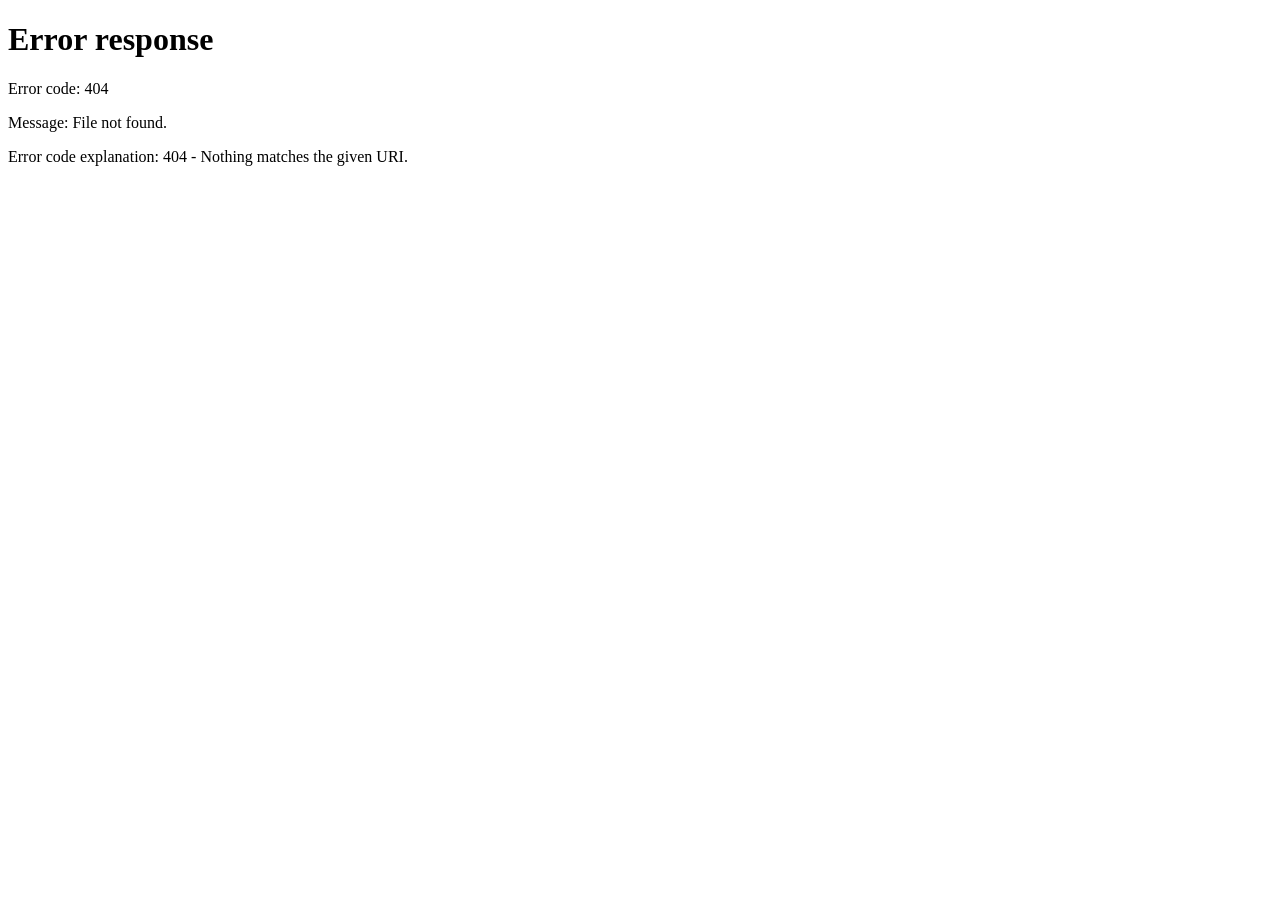
==== commit ba1b3521: "Add files via upload" ====
--- a/index.html
+++ b/index.html
@@ -1,60 +1,2 @@
 <!doctype html>
-<html lang="nl">
-<head>
-  <meta charset="utf-8">
-  <meta name="viewport" content="width=device-width,initial-scale=1,viewport-fit=cover,user-scalable=no">
-  <meta name="theme-color" content="#5f8985">
-  <meta name="apple-mobile-web-app-capable" content="yes">
-  <meta name="apple-mobile-web-app-status-bar-style" content="black-translucent">
-  <meta name="description" content="Jouw persoonlijke Karada dashboard voor training, voeding en voortgang.">
-  <meta http-equiv="Cache-Control" content="no-cache, no-store, must-revalidate">
-  <link rel="manifest" href="manifest.webmanifest?v=11">
-  <link rel="icon" type="image/png" href="Screenshot%202026-04-08%20162514.png">
-  <link rel="apple-touch-icon" href="Screenshot%202026-04-08%20162514.png">
-  <title>Karada Performance</title>
-  <link rel="stylesheet" href="styles.css?v=11">
-</head>
-<body>
-  <div id="splash" class="splash" role="status" aria-label="Karada wordt geopend">
-    <img src="Screenshot%202026-04-08%20162514.png" alt="Karada">
-  </div>
-
-  <div id="app" class="app-shell is-loading">
-    <header class="topbar">
-      <div><div class="eyebrow">KARADA PERFORMANCE</div><h1 id="pageTitle">Home</h1></div>
-    </header>
-    <main id="view"></main>
-    <nav id="nav" aria-label="Hoofdnavigatie">
-      <div class="desktop-brand"><img src="Screenshot%202026-04-08%20162514.png" alt=""><span>Karada</span></div>
-      <button data-tab="home"><span>⌂</span>Home</button>
-      <button data-tab="training"><span>◇</span>Training</button>
-      <button data-tab="diary"><span>◉</span>Voeding</button>
-      <button data-tab="weeks" class="desktop-only"><span>▦</span>Planning</button>
-      <button data-tab="checkin" class="desktop-only"><span>⌁</span>Check-in</button>
-      <button data-tab="longevity" class="desktop-only"><span>♡</span>Longevity</button>
-      <button data-tab="courses" class="desktop-only"><span>◫</span>Leeromgeving</button>
-      <button data-tab="shopping" class="desktop-only"><span>⌑</span>Boodschappen</button>
-      <button data-tab="profile" class="desktop-only"><span>◎</span>Profiel</button>
-      <button data-tab="more" class="mobile-more"><span>•••</span>Meer</button>
-    </nav>
-  </div>
-
-  <div id="moreOverlay" class="more-overlay" aria-hidden="true" onclick="closeMoreMenu(event)">
-    <section class="more-sheet" role="dialog" aria-modal="true" aria-labelledby="moreTitle" onclick="event.stopPropagation()">
-      <div class="sheet-handle"></div>
-      <div class="more-head"><h2 id="moreTitle">Meer</h2><button onclick="closeMoreMenu()" aria-label="Sluiten">×</button></div>
-      <div class="more-grid">
-        <button onclick="goToTab('weeks')"><span>▦</span>Planning</button>
-        <button onclick="goToTab('checkin')"><span>⌁</span>Check-in</button>
-        <button onclick="goToTab('longevity')"><span>♡</span>Longevity</button>
-        <button onclick="goToTab('courses')"><span>◫</span>Leeromgeving</button>
-        <button onclick="goToTab('shopping')"><span>⌑</span>Boodschappen</button>
-        <button onclick="goToTab('profile')"><span>◎</span>Profiel</button>
-      </div>
-    </section>
-  </div>
-
-  <div id="toast"></div>
-  <script src="data.js?v=11"></script><script src="nl-recipes.js?v=11"></script><script src="app.js?v=11"></script><script src="training-data.js?v=11"></script><script src="training.js?v=11"></script>
-</body>
-</html>
+<html lang="nl"><head><meta charset="utf-8"><meta name="viewport" content="width=device-width,initial-scale=1"><meta http-equiv="refresh" content="0;url=app/"><title>Karada Performance</title></head><body><p><a href="app/">Open Karada Performance</a></p></body></html>
